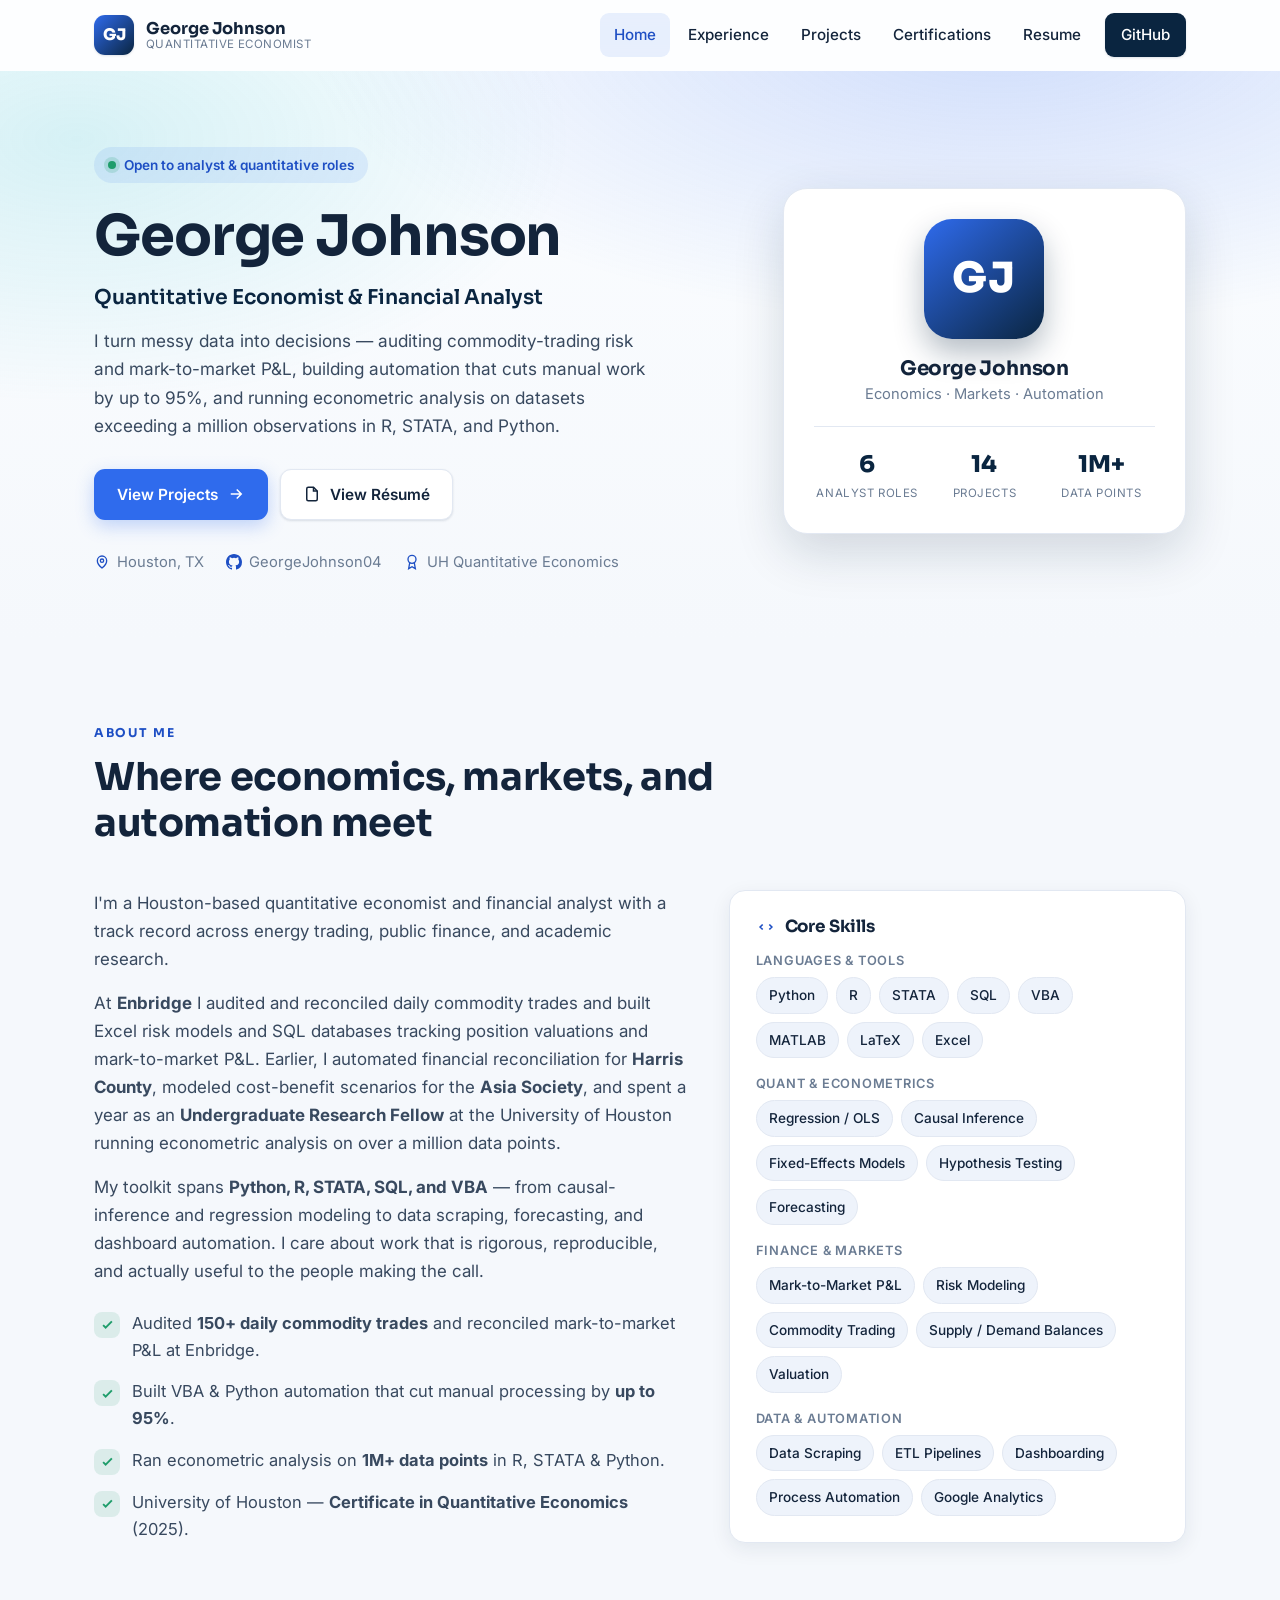
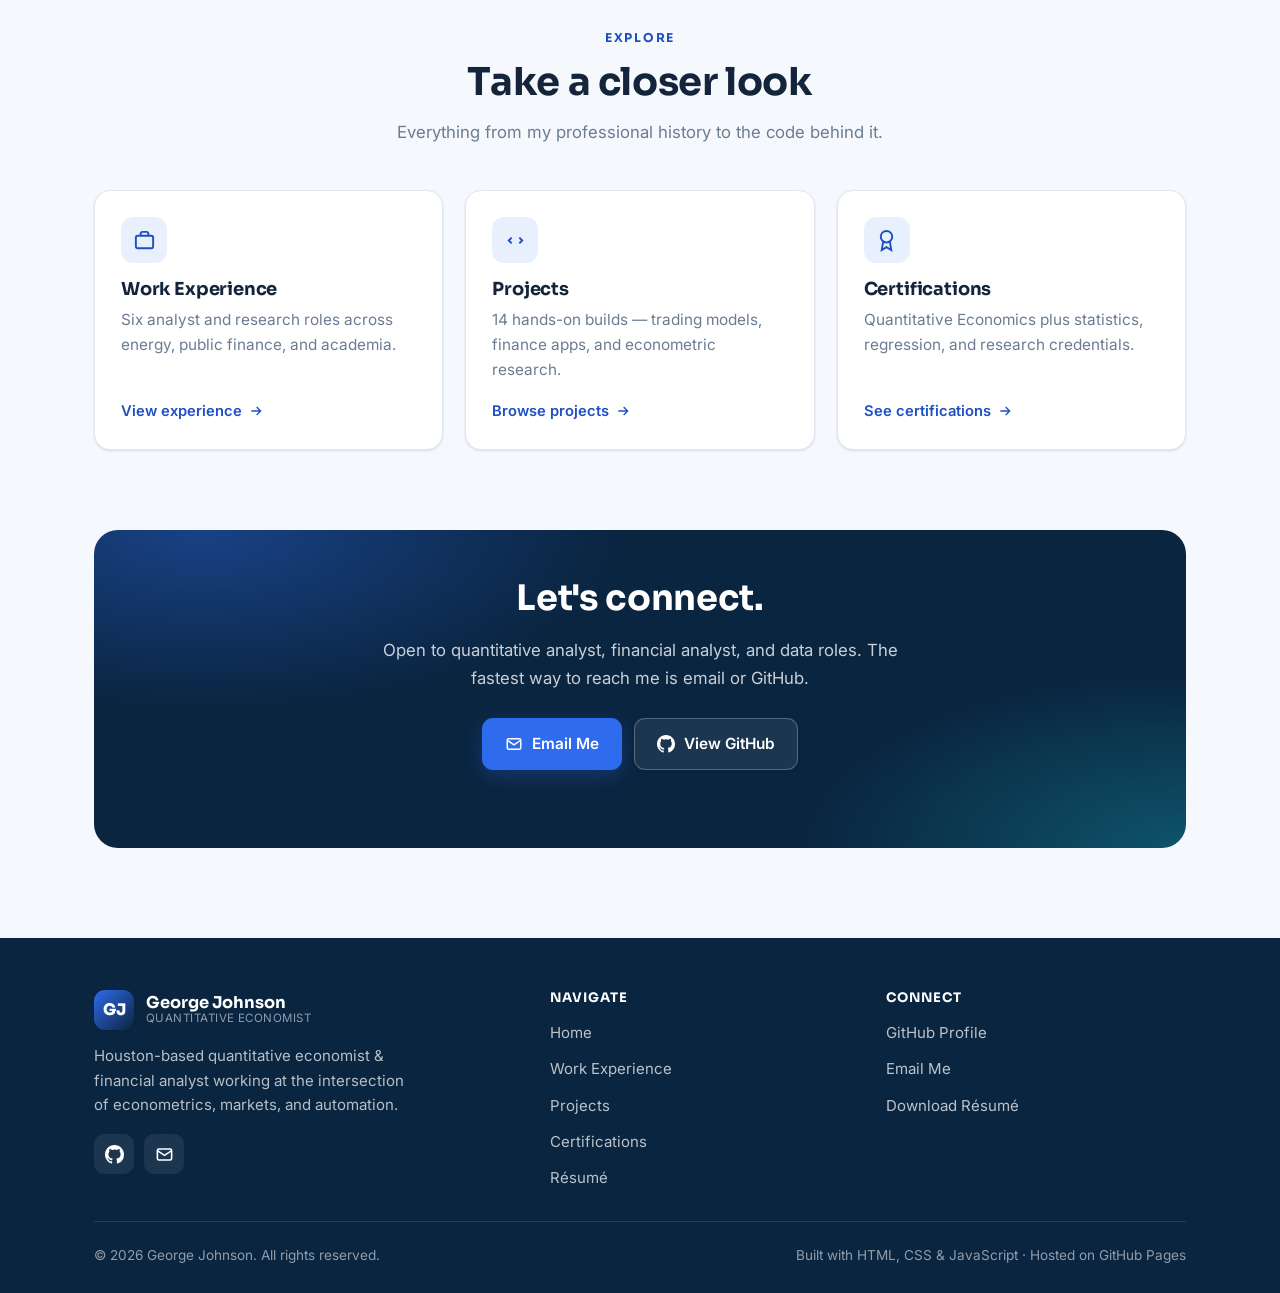
==== index.html @ e607d470 "Add files via upload" ====
<!DOCTYPE html>
<html lang="en">
<head>
  <meta charset="UTF-8" />
  <meta name="viewport" content="width=device-width, initial-scale=1.0" />
  <title>George Johnson — Quantitative Economist &amp; Financial Analyst</title>
  <meta name="description" content="Portfolio of George Johnson, a Houston-based quantitative economist and financial analyst specializing in econometrics, commodity-trading risk, and data automation." />
  <link rel="icon" href="data:image/svg+xml,%3Csvg xmlns='http://www.w3.org/2000/svg' viewBox='0 0 64 64'%3E%3Crect width='64' height='64' rx='14' fill='%230a2540'/%3E%3Ctext x='50%25' y='55%25' font-family='Arial' font-size='30' font-weight='bold' fill='white' text-anchor='middle' dominant-baseline='middle'%3EGJ%3C/text%3E%3C/svg%3E" />
  <link rel="preconnect" href="https://fonts.googleapis.com" />
  <link rel="preconnect" href="https://fonts.gstatic.com" crossorigin />
  <link href="https://fonts.googleapis.com/css2?family=Inter:wght@400;500;600;700&family=Sora:wght@600;700;800&display=swap" rel="stylesheet" />
  <link rel="stylesheet" href="assets/css/style.css" />
</head>
<body>
  <a class="skip-link" href="#main">Skip to content</a>

  <!-- ===== Header ===== -->
  <header class="site-header">
    <div class="container nav">
      <a class="brand" href="index.html" aria-label="George Johnson — home">
        <span class="monogram">GJ</span>
        <span class="brand-text">
          <span class="brand-name">George Johnson</span>
          <span class="brand-role">Quantitative Economist</span>
        </span>
      </a>
      <button class="nav-toggle" aria-label="Toggle menu" aria-controls="nav-links" aria-expanded="false">
        <span></span>
      </button>
      <ul class="nav-links" id="nav-links">
        <li><a href="index.html">Home</a></li>
        <li><a href="experience.html">Experience</a></li>
        <li><a href="projects.html">Projects</a></li>
        <li><a href="certifications.html">Certifications</a></li>
        <li><a href="resume.html">Resume</a></li>
        <li><a class="nav-cta" href="https://github.com/GeorgeJohnson04" target="_blank" rel="noopener">GitHub</a></li>
      </ul>
    </div>
  </header>

  <main id="main">
    <!-- ===== Hero ===== -->
    <section class="hero">
      <div class="container hero-grid">
        <div class="hero-copy">
          <span class="hero-eyebrow"><span class="dot"></span> Open to analyst &amp; quantitative roles</span>
          <h1>George Johnson</h1>
          <p class="tagline">Quantitative Economist &amp; <span class="grad">Financial Analyst</span></p>
          <p class="blurb">
            I turn messy data into decisions — auditing commodity-trading risk and mark-to-market P&amp;L,
            building automation that cuts manual work by up to 95%, and running econometric analysis on
            datasets exceeding a million observations in R, STATA, and Python.
          </p>
          <div class="hero-actions">
            <a class="btn btn-primary" href="projects.html">
              View Projects
              <svg viewBox="0 0 24 24" fill="none" stroke="currentColor" stroke-width="2"><path d="M5 12h14M13 6l6 6-6 6"/></svg>
            </a>
            <a class="btn btn-ghost" href="resume.html">
              <svg viewBox="0 0 24 24" fill="none" stroke="currentColor" stroke-width="2"><path d="M14 3H7a2 2 0 0 0-2 2v14a2 2 0 0 0 2 2h10a2 2 0 0 0 2-2V8z"/><path d="M14 3v5h5"/></svg>
              View Résumé
            </a>
          </div>
          <div class="hero-meta">
            <span>
              <svg viewBox="0 0 24 24" fill="none" stroke="currentColor" stroke-width="2"><path d="M12 21s7-5.5 7-11a7 7 0 1 0-14 0c0 5.5 7 11 7 11Z"/><circle cx="12" cy="10" r="2.5"/></svg>
              Houston, TX
            </span>
            <span>
              <svg viewBox="0 0 16 16" fill="currentColor"><path d="M8 0C3.58 0 0 3.58 0 8c0 3.54 2.29 6.53 5.47 7.59.4.07.55-.17.55-.38 0-.19-.01-.82-.01-1.49-2.01.37-2.53-.49-2.69-.94-.09-.23-.48-.94-.82-1.13-.28-.15-.68-.52-.01-.53.63-.01 1.08.58 1.23.82.72 1.21 1.87.87 2.33.66.07-.52.28-.87.51-1.07-1.78-.2-3.64-.89-3.64-3.95 0-.87.31-1.59.82-2.15-.08-.2-.36-1.02.08-2.12 0 0 .67-.21 2.2.82a7.6 7.6 0 0 1 4 0c1.53-1.03 2.2-.82 2.2-.82.44 1.1.16 1.92.08 2.12.51.56.82 1.27.82 2.15 0 3.07-1.87 3.75-3.65 3.95.29.25.54.73.54 1.48 0 1.07-.01 1.93-.01 2.2 0 .21.15.46.55.38A8.013 8.013 0 0 0 16 8c0-4.42-3.58-8-8-8z"/></svg>
              GeorgeJohnson04
            </span>
            <span>
              <svg viewBox="0 0 24 24" fill="none" stroke="currentColor" stroke-width="2"><circle cx="12" cy="8" r="6"/><path d="M8.5 13.5 7 22l5-3 5 3-1.5-8.5"/></svg>
              UH Quantitative Economics
            </span>
          </div>
        </div>

        <aside class="hero-card reveal" aria-label="At a glance">
          <div class="avatar">GJ</div>
          <h3>George Johnson</h3>
          <p class="role">Economics · Markets · Automation</p>
          <div class="stat-row">
            <div class="stat"><div class="num">6</div><div class="lbl">Analyst Roles</div></div>
            <div class="stat"><div class="num">14</div><div class="lbl">Projects</div></div>
            <div class="stat"><div class="num">1M+</div><div class="lbl">Data Points</div></div>
          </div>
        </aside>
      </div>
    </section>

    <!-- ===== About + Skills ===== -->
    <section class="section" id="about">
      <div class="container">
        <div class="section-head">
          <span class="eyebrow">About Me</span>
          <h2>Where economics, markets, and automation meet</h2>
        </div>
        <div class="about-grid">
          <div class="about-text reveal">
            <p class="lead">
              I'm a Houston-based quantitative economist and financial analyst with a track record across
              energy trading, public finance, and academic research.
            </p>
            <p>
              At <strong>Enbridge</strong> I audited and reconciled daily commodity trades and built Excel
              risk models and SQL databases tracking position valuations and mark-to-market P&amp;L. Earlier,
              I automated financial reconciliation for <strong>Harris County</strong>, modeled cost-benefit
              scenarios for the <strong>Asia Society</strong>, and spent a year as an
              <strong>Undergraduate Research Fellow</strong> at the University of Houston running econometric
              analysis on over a million data points.
            </p>
            <p>
              My toolkit spans <strong>Python, R, STATA, SQL, and VBA</strong> — from causal-inference and
              regression modeling to data scraping, forecasting, and dashboard automation. I care about work
              that is rigorous, reproducible, and actually useful to the people making the call.
            </p>
            <ul class="about-highlights">
              <li>
                <span class="tick"><svg viewBox="0 0 24 24" fill="none" stroke="currentColor" stroke-width="3"><path d="M5 13l4 4L19 7"/></svg></span>
                <span>Audited <strong>150+ daily commodity trades</strong> and reconciled mark-to-market P&amp;L at Enbridge.</span>
              </li>
              <li>
                <span class="tick"><svg viewBox="0 0 24 24" fill="none" stroke="currentColor" stroke-width="3"><path d="M5 13l4 4L19 7"/></svg></span>
                <span>Built VBA &amp; Python automation that cut manual processing by <strong>up to 95%</strong>.</span>
              </li>
              <li>
                <span class="tick"><svg viewBox="0 0 24 24" fill="none" stroke="currentColor" stroke-width="3"><path d="M5 13l4 4L19 7"/></svg></span>
                <span>Ran econometric analysis on <strong>1M+ data points</strong> in R, STATA &amp; Python.</span>
              </li>
              <li>
                <span class="tick"><svg viewBox="0 0 24 24" fill="none" stroke="currentColor" stroke-width="3"><path d="M5 13l4 4L19 7"/></svg></span>
                <span>University of Houston — <strong>Certificate in Quantitative Economics</strong> (2025).</span>
              </li>
            </ul>
          </div>

          <div class="panel reveal" aria-label="Skills">
            <h3>
              <svg width="20" height="20" viewBox="0 0 24 24" fill="none" stroke="var(--accent-ink)" stroke-width="2"><path d="m8 9-3 3 3 3M16 9l3 3-3 3"/></svg>
              Core Skills
            </h3>
            <div class="skill-group">
              <h4>Languages &amp; Tools</h4>
              <div class="chips">
                <span class="chip">Python</span><span class="chip">R</span><span class="chip">STATA</span>
                <span class="chip">SQL</span><span class="chip">VBA</span><span class="chip">MATLAB</span>
                <span class="chip">LaTeX</span><span class="chip">Excel</span>
              </div>
            </div>
            <div class="skill-group">
              <h4>Quant &amp; Econometrics</h4>
              <div class="chips">
                <span class="chip">Regression / OLS</span><span class="chip">Causal Inference</span>
                <span class="chip">Fixed-Effects Models</span><span class="chip">Hypothesis Testing</span>
                <span class="chip">Forecasting</span>
              </div>
            </div>
            <div class="skill-group">
              <h4>Finance &amp; Markets</h4>
              <div class="chips">
                <span class="chip">Mark-to-Market P&amp;L</span><span class="chip">Risk Modeling</span>
                <span class="chip">Commodity Trading</span><span class="chip">Supply / Demand Balances</span>
                <span class="chip">Valuation</span>
              </div>
            </div>
            <div class="skill-group">
              <h4>Data &amp; Automation</h4>
              <div class="chips">
                <span class="chip">Data Scraping</span><span class="chip">ETL Pipelines</span>
                <span class="chip">Dashboarding</span><span class="chip">Process Automation</span>
                <span class="chip">Google Analytics</span>
              </div>
            </div>
          </div>
        </div>
      </div>
    </section>

    <!-- ===== Explore cards ===== -->
    <section class="section" style="padding-top:0;">
      <div class="container">
        <div class="section-head center">
          <span class="eyebrow">Explore</span>
          <h2>Take a closer look</h2>
          <p>Everything from my professional history to the code behind it.</p>
        </div>
        <div class="cards-3">
          <a class="card feature-card reveal" href="experience.html">
            <span class="ic"><svg viewBox="0 0 24 24" fill="none" stroke="currentColor" stroke-width="2"><rect x="3" y="7" width="18" height="13" rx="2"/><path d="M8 7V5a2 2 0 0 1 2-2h4a2 2 0 0 1 2 2v2"/></svg></span>
            <h3>Work Experience</h3>
            <p>Six analyst and research roles across energy, public finance, and academia.</p>
            <span class="go">View experience <svg viewBox="0 0 24 24" fill="none" stroke="currentColor" stroke-width="2"><path d="M5 12h14M13 6l6 6-6 6"/></svg></span>
          </a>
          <a class="card feature-card reveal" href="projects.html">
            <span class="ic"><svg viewBox="0 0 24 24" fill="none" stroke="currentColor" stroke-width="2"><path d="m8 9-3 3 3 3M16 9l3 3-3 3"/></svg></span>
            <h3>Projects</h3>
            <p>14 hands-on builds — trading models, finance apps, and econometric research.</p>
            <span class="go">Browse projects <svg viewBox="0 0 24 24" fill="none" stroke="currentColor" stroke-width="2"><path d="M5 12h14M13 6l6 6-6 6"/></svg></span>
          </a>
          <a class="card feature-card reveal" href="certifications.html">
            <span class="ic"><svg viewBox="0 0 24 24" fill="none" stroke="currentColor" stroke-width="2"><circle cx="12" cy="8" r="6"/><path d="M8.5 13.5 7 22l5-3 5 3-1.5-8.5"/></svg></span>
            <h3>Certifications</h3>
            <p>Quantitative Economics plus statistics, regression, and research credentials.</p>
            <span class="go">See certifications <svg viewBox="0 0 24 24" fill="none" stroke="currentColor" stroke-width="2"><path d="M5 12h14M13 6l6 6-6 6"/></svg></span>
          </a>
        </div>
      </div>
    </section>

    <!-- ===== CTA band ===== -->
    <section class="section" style="padding-top:0;">
      <div class="container">
        <div class="cta-band reveal">
          <h2>Let's connect.</h2>
          <p>Open to quantitative analyst, financial analyst, and data roles. The fastest way to reach me is email or GitHub.</p>
          <div class="hero-actions">
            <a class="btn btn-primary" href="mailto:george.johnson022004@gmail.com">
              <svg viewBox="0 0 24 24" fill="none" stroke="currentColor" stroke-width="2"><rect x="3" y="5" width="18" height="14" rx="2"/><path d="m3 7 9 6 9-6"/></svg>
              Email Me
            </a>
            <a class="btn btn-ghost" href="https://github.com/GeorgeJohnson04" target="_blank" rel="noopener">
              <svg viewBox="0 0 16 16" fill="currentColor"><path d="M8 0C3.58 0 0 3.58 0 8c0 3.54 2.29 6.53 5.47 7.59.4.07.55-.17.55-.38 0-.19-.01-.82-.01-1.49-2.01.37-2.53-.49-2.69-.94-.09-.23-.48-.94-.82-1.13-.28-.15-.68-.52-.01-.53.63-.01 1.08.58 1.23.82.72 1.21 1.87.87 2.33.66.07-.52.28-.87.51-1.07-1.78-.2-3.64-.89-3.64-3.95 0-.87.31-1.59.82-2.15-.08-.2-.36-1.02.08-2.12 0 0 .67-.21 2.2.82a7.6 7.6 0 0 1 4 0c1.53-1.03 2.2-.82 2.2-.82.44 1.1.16 1.92.08 2.12.51.56.82 1.27.82 2.15 0 3.07-1.87 3.75-3.65 3.95.29.25.54.73.54 1.48 0 1.07-.01 1.93-.01 2.2 0 .21.15.46.55.38A8.013 8.013 0 0 0 16 8c0-4.42-3.58-8-8-8z"/></svg>
              View GitHub
            </a>
          </div>
        </div>
      </div>
    </section>
  </main>

  <!-- ===== Footer ===== -->
  <footer class="site-footer">
    <div class="container">
      <div class="footer-grid">
        <div>
          <div class="brand">
            <span class="monogram">GJ</span>
            <span class="brand-text">
              <span class="brand-name">George Johnson</span>
              <span class="brand-role">Quantitative Economist</span>
            </span>
          </div>
          <p class="footer-about">Houston-based quantitative economist &amp; financial analyst working at the intersection of econometrics, markets, and automation.</p>
          <div class="footer-social">
            <a href="https://github.com/GeorgeJohnson04" target="_blank" rel="noopener" aria-label="GitHub">
              <svg viewBox="0 0 16 16" fill="currentColor"><path d="M8 0C3.58 0 0 3.58 0 8c0 3.54 2.29 6.53 5.47 7.59.4.07.55-.17.55-.38 0-.19-.01-.82-.01-1.49-2.01.37-2.53-.49-2.69-.94-.09-.23-.48-.94-.82-1.13-.28-.15-.68-.52-.01-.53.63-.01 1.08.58 1.23.82.72 1.21 1.87.87 2.33.66.07-.52.28-.87.51-1.07-1.78-.2-3.64-.89-3.64-3.95 0-.87.31-1.59.82-2.15-.08-.2-.36-1.02.08-2.12 0 0 .67-.21 2.2.82a7.6 7.6 0 0 1 4 0c1.53-1.03 2.2-.82 2.2-.82.44 1.1.16 1.92.08 2.12.51.56.82 1.27.82 2.15 0 3.07-1.87 3.75-3.65 3.95.29.25.54.73.54 1.48 0 1.07-.01 1.93-.01 2.2 0 .21.15.46.55.38A8.013 8.013 0 0 0 16 8c0-4.42-3.58-8-8-8z"/></svg>
            </a>
            <a href="mailto:george.johnson022004@gmail.com" aria-label="Email">
              <svg viewBox="0 0 24 24" fill="none" stroke="currentColor" stroke-width="2"><rect x="3" y="5" width="18" height="14" rx="2"/><path d="m3 7 9 6 9-6"/></svg>
            </a>
          </div>
        </div>
        <div class="footer-col">
          <h4>Navigate</h4>
          <ul>
            <li><a href="index.html">Home</a></li>
            <li><a href="experience.html">Work Experience</a></li>
            <li><a href="projects.html">Projects</a></li>
            <li><a href="certifications.html">Certifications</a></li>
            <li><a href="resume.html">Résumé</a></li>
          </ul>
        </div>
        <div class="footer-col">
          <h4>Connect</h4>
          <ul>
            <li><a href="https://github.com/GeorgeJohnson04" target="_blank" rel="noopener">GitHub Profile</a></li>
            <li><a href="mailto:george.johnson022004@gmail.com">Email Me</a></li>
            <li><a href="resume.html">Download Résumé</a></li>
          </ul>
        </div>
      </div>
      <div class="footer-bottom">
        <span>&copy; <span id="year">2026</span> George Johnson. All rights reserved.</span>
        <span>Built with HTML, CSS &amp; JavaScript · Hosted on GitHub Pages</span>
      </div>
    </div>
  </footer>

  <script src="assets/js/main.js" defer></script>
</body>
</html>
---- assets/css/style.css ----
/* =========================================================================
   George Johnson — Professional Portfolio
   Single shared stylesheet for all pages
   ========================================================================= */

/* ---------- Design tokens ---------- */
:root {
  --navy:       #0a2540;
  --navy-2:     #0e3057;
  --ink:        #13243b;
  --text:       #38495f;
  --muted:      #6b7c93;
  --accent:     #2f6bed;
  --accent-ink: #1e4fc4;
  --accent-2:   #14b8c4;
  --gold:       #f2a900;
  --bg:         #f5f8fc;
  --surface:    #ffffff;
  --surface-2:  #eef3fb;
  --border:     #e2e8f2;
  --good:       #1f9d6b;

  --radius:     16px;
  --radius-sm:  10px;
  --radius-lg:  24px;
  --shadow-sm:  0 1px 2px rgba(13,36,64,.06), 0 1px 3px rgba(13,36,64,.07);
  --shadow:     0 6px 20px rgba(13,36,64,.08);
  --shadow-lg:  0 18px 50px rgba(13,36,64,.16);
  --ring:       0 0 0 4px rgba(47,107,237,.16);

  --maxw:       1140px;
  --font-body:  "Inter", system-ui, -apple-system, "Segoe UI", Roboto, Arial, sans-serif;
  --font-head:  "Sora", var(--font-body);
}

/* ---------- Reset / base ---------- */
*, *::before, *::after { box-sizing: border-box; }
html { scroll-behavior: smooth; -webkit-text-size-adjust: 100%; }
body {
  margin: 0;
  font-family: var(--font-body);
  color: var(--text);
  background: var(--bg);
  line-height: 1.65;
  font-size: 16.5px;
  -webkit-font-smoothing: antialiased;
  text-rendering: optimizeLegibility;
}
img { max-width: 100%; display: block; }
a { color: var(--accent-ink); text-decoration: none; transition: color .15s ease; }
a:hover { color: var(--accent); }
h1, h2, h3, h4 { font-family: var(--font-head); color: var(--ink); line-height: 1.18; margin: 0 0 .5em; font-weight: 700; letter-spacing: -.01em; }
p { margin: 0 0 1rem; }
ul { margin: 0; padding: 0; }

.container { width: 100%; max-width: var(--maxw); margin: 0 auto; padding: 0 24px; }

/* ---------- Skip link / a11y ---------- */
.skip-link {
  position: absolute; left: -999px; top: 0; z-index: 200;
  background: var(--navy); color: #fff; padding: 10px 16px; border-radius: 0 0 8px 0;
}
.skip-link:focus { left: 0; }
:focus-visible { outline: none; box-shadow: var(--ring); border-radius: 6px; }

/* ---------- Header / nav ---------- */
.site-header {
  position: sticky; top: 0; z-index: 100;
  background: rgba(255,255,255,.82);
  backdrop-filter: saturate(180%) blur(12px);
  -webkit-backdrop-filter: saturate(180%) blur(12px);
  border-bottom: 1px solid transparent;
  transition: border-color .2s ease, box-shadow .2s ease, background .2s ease;
}
.site-header.scrolled { border-color: var(--border); box-shadow: 0 4px 24px rgba(13,36,64,.06); }
.nav { display: flex; align-items: center; justify-content: space-between; height: 70px; }

.brand { display: flex; align-items: center; gap: 12px; }
.brand:hover { color: inherit; }
.brand .monogram {
  width: 40px; height: 40px; border-radius: 11px; flex: none;
  display: grid; place-items: center;
  font-family: var(--font-head); font-weight: 800; font-size: 16px; color: #fff;
  background: linear-gradient(135deg, var(--accent) 0%, var(--navy) 100%);
  box-shadow: var(--shadow-sm);
}
.brand .brand-text { display: flex; flex-direction: column; line-height: 1.1; }
.brand .brand-name { font-family: var(--font-head); font-weight: 700; color: var(--ink); font-size: 1.02rem; }
.brand .brand-role { font-size: .72rem; color: var(--muted); letter-spacing: .04em; text-transform: uppercase; }

.nav-links { display: flex; align-items: center; gap: 4px; list-style: none; }
.nav-links a {
  display: inline-block; padding: 9px 14px; border-radius: 9px;
  color: var(--ink); font-weight: 500; font-size: .95rem;
}
.nav-links a:hover { background: var(--surface-2); color: var(--accent-ink); }
.nav-links a.active { color: var(--accent-ink); background: rgba(47,107,237,.1); }
.nav-cta {
  margin-left: 6px; background: var(--navy) !important; color: #fff !important;
  padding: 9px 16px !important; box-shadow: var(--shadow-sm);
}
.nav-cta:hover { background: var(--navy-2) !important; }

.nav-toggle {
  display: none; width: 44px; height: 44px; border: 1px solid var(--border);
  background: var(--surface); border-radius: 10px; cursor: pointer; padding: 0;
}
.nav-toggle span, .nav-toggle span::before, .nav-toggle span::after {
  content: ""; display: block; width: 20px; height: 2px; background: var(--ink);
  border-radius: 2px; margin: 0 auto; position: relative; transition: transform .25s ease, opacity .2s ease;
}
.nav-toggle span::before { position: absolute; top: -6px; }
.nav-toggle span::after  { position: absolute; top: 6px; }
.nav-toggle[aria-expanded="true"] span { background: transparent; }
.nav-toggle[aria-expanded="true"] span::before { transform: translateY(6px) rotate(45deg); }
.nav-toggle[aria-expanded="true"] span::after  { transform: translateY(-6px) rotate(-45deg); }

/* ---------- Buttons ---------- */
.btn {
  display: inline-flex; align-items: center; gap: 9px; cursor: pointer;
  font-family: var(--font-body); font-weight: 600; font-size: .96rem;
  padding: 12px 22px; border-radius: 11px; border: 1px solid transparent;
  transition: transform .12s ease, box-shadow .2s ease, background .2s ease, border-color .2s ease;
  white-space: nowrap;
}
.btn svg { width: 18px; height: 18px; }
.btn-primary { background: var(--accent); color: #fff; box-shadow: 0 6px 18px rgba(47,107,237,.28); }
.btn-primary:hover { background: var(--accent-ink); color: #fff; transform: translateY(-2px); }
.btn-dark { background: var(--navy); color: #fff; }
.btn-dark:hover { background: var(--navy-2); color: #fff; transform: translateY(-2px); }
.btn-ghost { background: var(--surface); color: var(--ink); border-color: var(--border); box-shadow: var(--shadow-sm); }
.btn-ghost:hover { border-color: var(--accent); color: var(--accent-ink); transform: translateY(-2px); }
.btn-sm { padding: 9px 15px; font-size: .9rem; border-radius: 9px; }

/* ---------- Section scaffolding ---------- */
.section { padding: 80px 0; }
.section-tight { padding: 56px 0; }
.eyebrow {
  display: inline-block; font-family: var(--font-head); font-weight: 700;
  font-size: .76rem; letter-spacing: .14em; text-transform: uppercase;
  color: var(--accent-ink); margin-bottom: 12px;
}
.section-head { max-width: 720px; margin-bottom: 44px; }
.section-head.center { margin-left: auto; margin-right: auto; text-align: center; }
.section-head h2 { font-size: clamp(1.7rem, 3.4vw, 2.4rem); margin-bottom: .35em; }
.section-head p { color: var(--muted); font-size: 1.05rem; margin: 0; }
.lead { font-size: 1.12rem; color: var(--text); }

/* ---------- Page hero band (interior pages) ---------- */
.page-hero {
  background:
    radial-gradient(1100px 380px at 12% -10%, rgba(47,107,237,.16), transparent 60%),
    radial-gradient(900px 360px at 100% 0%, rgba(20,184,196,.12), transparent 55%),
    var(--surface);
  border-bottom: 1px solid var(--border);
  padding: 56px 0 48px;
}
.page-hero .eyebrow { color: var(--accent-ink); }
.page-hero h1 { font-size: clamp(2rem, 4.6vw, 3rem); margin-bottom: .25em; }
.page-hero p { color: var(--muted); font-size: 1.1rem; max-width: 680px; margin: 0; }

/* ---------- Home hero ---------- */
.hero {
  position: relative; overflow: hidden;
  background:
    radial-gradient(1200px 520px at 78% -8%, rgba(47,107,237,.22), transparent 58%),
    radial-gradient(900px 480px at 6% 12%, rgba(20,184,196,.16), transparent 55%),
    linear-gradient(180deg, #fbfdff 0%, var(--bg) 100%);
  padding: 76px 0 64px;
}
.hero-grid {
  display: grid; grid-template-columns: 1.35fr .85fr; gap: 48px; align-items: center;
}
.hero-eyebrow {
  display: inline-flex; align-items: center; gap: 8px;
  background: rgba(47,107,237,.1); color: var(--accent-ink);
  font-weight: 600; font-size: .85rem; padding: 7px 14px; border-radius: 999px;
  margin-bottom: 20px;
}
.hero-eyebrow .dot { width: 8px; height: 8px; border-radius: 50%; background: var(--good); box-shadow: 0 0 0 4px rgba(31,157,107,.18); }
.hero h1 { font-size: clamp(2.3rem, 5.4vw, 3.5rem); letter-spacing: -.02em; margin-bottom: .2em; }
.hero h1 .grad {
  background: linear-gradient(110deg, var(--accent) 10%, var(--accent-2) 90%);
  -webkit-background-clip: text; background-clip: text; -webkit-text-fill-color: transparent;
}
.hero .tagline { font-size: 1.28rem; font-weight: 600; color: var(--navy); font-family: var(--font-head); margin-bottom: .6em; }
.hero .blurb { font-size: 1.08rem; color: var(--text); max-width: 560px; margin-bottom: 28px; }
.hero-actions { display: flex; flex-wrap: wrap; gap: 12px; margin-bottom: 30px; }
.hero-meta { display: flex; flex-wrap: wrap; gap: 22px; color: var(--muted); font-size: .92rem; }
.hero-meta span { display: inline-flex; align-items: center; gap: 7px; }
.hero-meta svg { width: 16px; height: 16px; color: var(--accent-ink); }

/* Hero visual / avatar card */
.hero-card {
  position: relative; background: var(--surface); border: 1px solid var(--border);
  border-radius: var(--radius-lg); padding: 30px; box-shadow: var(--shadow-lg);
}
.hero-card .avatar {
  width: 120px; height: 120px; border-radius: 28px; margin: 0 auto 18px;
  display: grid; place-items: center; color: #fff; font-family: var(--font-head);
  font-weight: 800; font-size: 2.6rem; letter-spacing: .02em;
  background: linear-gradient(140deg, var(--accent) 0%, var(--navy) 100%);
  box-shadow: 0 14px 30px rgba(10,37,64,.3);
}
.hero-card h3 { text-align: center; margin-bottom: 2px; font-size: 1.25rem; }
.hero-card .role { text-align: center; color: var(--muted); font-size: .92rem; margin-bottom: 20px; }
.stat-row { display: grid; grid-template-columns: repeat(3, 1fr); gap: 10px; border-top: 1px solid var(--border); padding-top: 18px; }
.stat { text-align: center; }
.stat .num { font-family: var(--font-head); font-weight: 800; font-size: 1.45rem; color: var(--navy); }
.stat .lbl { font-size: .72rem; color: var(--muted); text-transform: uppercase; letter-spacing: .05em; }

/* ---------- Generic card ---------- */
.card {
  background: var(--surface); border: 1px solid var(--border);
  border-radius: var(--radius); box-shadow: var(--shadow-sm);
  transition: transform .18s ease, box-shadow .18s ease, border-color .18s ease;
}

/* ---------- About / skills ---------- */
.about-grid { display: grid; grid-template-columns: 1.3fr 1fr; gap: 40px; align-items: start; }
.about-text p { font-size: 1.06rem; }
.about-highlights { list-style: none; display: grid; gap: 14px; margin-top: 24px; }
.about-highlights li { display: flex; gap: 12px; align-items: flex-start; }
.about-highlights .tick {
  flex: none; width: 26px; height: 26px; border-radius: 8px; display: grid; place-items: center;
  background: rgba(31,157,107,.12); color: var(--good); margin-top: 2px;
}
.about-highlights .tick svg { width: 15px; height: 15px; }

.panel {
  background: var(--surface); border: 1px solid var(--border); border-radius: var(--radius);
  box-shadow: var(--shadow); padding: 26px;
}
.panel h3 { font-size: 1.05rem; margin-bottom: 16px; display: flex; align-items: center; gap: 9px; }
.skill-group + .skill-group { margin-top: 18px; }
.skill-group h4 { font-family: var(--font-body); font-weight: 600; font-size: .8rem; color: var(--muted); text-transform: uppercase; letter-spacing: .06em; margin-bottom: 9px; }
.chips { display: flex; flex-wrap: wrap; gap: 8px; }
.chip {
  background: var(--surface-2); border: 1px solid var(--border); color: var(--ink);
  font-size: .85rem; font-weight: 500; padding: 6px 12px; border-radius: 999px;
}
.chip:hover { border-color: var(--accent); color: var(--accent-ink); }

/* ---------- Featured / quick-link cards ---------- */
.cards-3 { display: grid; grid-template-columns: repeat(3, 1fr); gap: 22px; }
.feature-card { padding: 26px; display: flex; flex-direction: column; }
.feature-card:hover { transform: translateY(-4px); box-shadow: var(--shadow); border-color: #d4ddec; }
.feature-card .ic {
  width: 46px; height: 46px; border-radius: 12px; display: grid; place-items: center; margin-bottom: 16px;
  background: rgba(47,107,237,.1); color: var(--accent-ink);
}
.feature-card .ic svg { width: 23px; height: 23px; }
.feature-card h3 { font-size: 1.12rem; margin-bottom: 6px; }
.feature-card p { color: var(--muted); font-size: .96rem; margin-bottom: 16px; }
.feature-card .go { margin-top: auto; font-weight: 600; font-size: .92rem; display: inline-flex; align-items: center; gap: 6px; }
.feature-card .go svg { width: 16px; height: 16px; transition: transform .15s ease; }
.feature-card:hover .go svg { transform: translateX(3px); }

/* ---------- Timeline (experience) ---------- */
.timeline { position: relative; margin-top: 10px; }
.timeline::before {
  content: ""; position: absolute; left: 27px; top: 8px; bottom: 8px; width: 2px;
  background: linear-gradient(var(--border), var(--border));
}
.tl-item { position: relative; padding-left: 76px; padding-bottom: 34px; }
.tl-item:last-child { padding-bottom: 0; }
.tl-logo {
  position: absolute; left: 0; top: 0; width: 56px; height: 56px; border-radius: 14px;
  background: var(--surface); border: 1px solid var(--border); box-shadow: var(--shadow-sm);
  display: grid; place-items: center; overflow: hidden; z-index: 1;
}
.tl-logo img { width: 100%; height: 100%; object-fit: contain; padding: 7px; }
.tl-logo .mono { font-family: var(--font-head); font-weight: 800; font-size: 1.05rem; color: #fff; width: 100%; height: 100%; display: grid; place-items: center; }
.exp-card { padding: 22px 24px; }
.exp-card:hover { box-shadow: var(--shadow); border-color: #d4ddec; }
.exp-top { display: flex; flex-wrap: wrap; justify-content: space-between; gap: 6px 18px; align-items: baseline; }
.exp-role { font-family: var(--font-head); font-weight: 700; font-size: 1.16rem; color: var(--ink); }
.exp-co { color: var(--accent-ink); font-weight: 600; }
.exp-dates {
  font-size: .82rem; font-weight: 600; color: var(--muted); white-space: nowrap;
  background: var(--surface-2); border: 1px solid var(--border); padding: 4px 11px; border-radius: 999px;
}
.exp-loc { font-size: .88rem; color: var(--muted); margin: 4px 0 14px; display: inline-flex; align-items: center; gap: 6px; }
.exp-loc svg { width: 14px; height: 14px; }
.exp-card ul { list-style: none; display: grid; gap: 9px; }
.exp-card li { position: relative; padding-left: 22px; font-size: .98rem; color: var(--text); }
.exp-card li::before {
  content: ""; position: absolute; left: 2px; top: 10px; width: 7px; height: 7px;
  border-radius: 50%; background: var(--accent); opacity: .65;
}
.badge-current {
  display: inline-flex; align-items: center; gap: 6px; font-size: .72rem; font-weight: 700;
  text-transform: uppercase; letter-spacing: .05em; color: var(--good);
  background: rgba(31,157,107,.12); padding: 3px 9px; border-radius: 999px; margin-left: 8px;
}

.exp-samples { display: flex; flex-wrap: wrap; gap: 8px; margin-top: 16px; padding-top: 14px; border-top: 1px dashed var(--border); }
.exp-samples .btn { font-size: .82rem; padding: 7px 13px; }
.exp-samples .btn svg { width: 15px; height: 15px; }
.exp-samples .samples-label { width: 100%; font-size: .72rem; font-weight: 600; text-transform: uppercase; letter-spacing: .06em; color: var(--muted); margin-bottom: 2px; }

/* ---------- Projects ---------- */
.filter-bar { display: flex; flex-wrap: wrap; gap: 10px; margin-bottom: 34px; }
.filter-btn {
  font-family: var(--font-body); font-weight: 600; font-size: .9rem; cursor: pointer;
  padding: 9px 16px; border-radius: 999px; border: 1px solid var(--border);
  background: var(--surface); color: var(--ink); transition: all .15s ease;
}
.filter-btn:hover { border-color: var(--accent); color: var(--accent-ink); }
.filter-btn.active { background: var(--navy); border-color: var(--navy); color: #fff; }
.filter-btn .count { opacity: .55; font-weight: 600; margin-left: 4px; }

.project-grid { display: grid; grid-template-columns: repeat(3, 1fr); gap: 24px; }
.project-card { overflow: hidden; display: flex; flex-direction: column; }
.project-card.hide { display: none; }
.project-card:hover { transform: translateY(-5px); box-shadow: var(--shadow-lg); border-color: #d2dcec; }
.thumb { position: relative; aspect-ratio: 16 / 10; background: var(--surface-2); overflow: hidden; border-bottom: 1px solid var(--border); }
.thumb img { width: 100%; height: 100%; object-fit: cover; object-position: top center; transition: transform .4s ease; }
.project-card:hover .thumb img { transform: scale(1.04); }
.thumb-ph { width: 100%; height: 100%; display: grid; place-items: center; color: #fff; position: relative; }
.thumb-ph .ph-mono { font-family: var(--font-head); font-weight: 800; font-size: 2.6rem; opacity: .92; letter-spacing: .03em; }
.thumb-ph .ph-tag { position: absolute; bottom: 12px; left: 14px; font-size: .72rem; font-weight: 600; text-transform: uppercase; letter-spacing: .06em; opacity: .85; }
.thumb .cat-tag {
  position: absolute; top: 12px; left: 12px; z-index: 2; font-size: .7rem; font-weight: 700;
  text-transform: uppercase; letter-spacing: .05em; color: #fff; background: rgba(10,37,64,.78);
  backdrop-filter: blur(4px); padding: 5px 10px; border-radius: 999px;
}
.project-body { padding: 20px 22px 22px; display: flex; flex-direction: column; flex: 1; }
.project-body h3 { font-size: 1.12rem; margin-bottom: 8px; }
.project-body p { color: var(--muted); font-size: .94rem; margin-bottom: 14px; }
.project-tags { display: flex; flex-wrap: wrap; gap: 6px; margin-bottom: 18px; }
.project-tags .t { font-size: .74rem; font-weight: 600; color: var(--accent-ink); background: rgba(47,107,237,.08); padding: 4px 9px; border-radius: 6px; }
.project-actions { margin-top: auto; display: flex; gap: 10px; align-items: center; }
.note-link { font-size: .86rem; color: var(--muted); display: inline-flex; align-items: center; gap: 6px; }

/* ---------- Certifications ---------- */
.cert-featured {
  display: grid; grid-template-columns: auto 1fr auto; gap: 26px; align-items: center;
  padding: 30px 32px; margin-bottom: 40px;
  background:
    radial-gradient(600px 200px at 100% 0%, rgba(47,107,237,.1), transparent 60%),
    var(--surface);
  border: 1px solid var(--border); border-left: 4px solid var(--accent);
  border-radius: var(--radius); box-shadow: var(--shadow);
}
.cert-seal {
  width: 76px; height: 76px; border-radius: 50%; display: grid; place-items: center; color: #fff;
  background: linear-gradient(140deg, var(--accent), var(--navy)); box-shadow: 0 10px 24px rgba(10,37,64,.25);
}
.cert-seal svg { width: 36px; height: 36px; }
.cert-featured h3 { font-size: 1.3rem; margin-bottom: 4px; }
.cert-featured .issuer { color: var(--accent-ink); font-weight: 600; margin-bottom: 10px; }
.cert-dates { display: flex; flex-wrap: wrap; gap: 10px 20px; font-size: .9rem; color: var(--muted); }
.cert-dates b { color: var(--ink); font-weight: 600; }
.pill-noexp { display: inline-flex; align-items: center; gap: 6px; background: rgba(31,157,107,.12); color: var(--good); font-weight: 600; font-size: .8rem; padding: 5px 12px; border-radius: 999px; }

.cert-group { margin-top: 44px; }
.cert-group > h3 { font-size: 1.15rem; margin-bottom: 4px; display: flex; align-items: center; gap: 10px; }
.cert-group .grp-sub { color: var(--muted); font-size: .92rem; margin-bottom: 20px; }
.cert-grid { display: grid; grid-template-columns: repeat(2, 1fr); gap: 18px; }
.cert-card { padding: 20px 22px; display: flex; gap: 16px; align-items: flex-start; }
.cert-card:hover { box-shadow: var(--shadow); border-color: #d4ddec; }
.cert-ic {
  flex: none; width: 44px; height: 44px; border-radius: 11px; display: grid; place-items: center;
  font-family: var(--font-head); font-weight: 800; font-size: .82rem; color: #fff;
}
.cert-ic.datacamp { background: linear-gradient(140deg, #03ef62, #05192d); color: #05192d; }
.cert-ic.citi { background: linear-gradient(140deg, #4a7fb5, #1c3c5e); }
.cert-ic.anthropic { background: linear-gradient(140deg, #d97757, #b35a3c); }
.cert-card .cc-body { flex: 1; min-width: 0; }
.cert-card h4 { font-family: var(--font-head); font-size: 1.02rem; margin-bottom: 3px; color: var(--ink); }
.cert-card .cc-issuer { font-size: .85rem; color: var(--accent-ink); font-weight: 600; margin-bottom: 8px; }
.cert-card .cc-meta { font-size: .82rem; color: var(--muted); display: flex; flex-wrap: wrap; gap: 4px 14px; }
.cert-card .cc-meta .sep { color: var(--border); }
.cert-card .view { font-size: .82rem; font-weight: 600; margin-top: 10px; display: inline-flex; align-items: center; gap: 5px; }
.cert-card .view svg { width: 14px; height: 14px; }

/* ---------- Resume page ---------- */
.resume-toolbar {
  display: flex; flex-wrap: wrap; gap: 12px; align-items: center; justify-content: space-between;
  margin-bottom: 22px;
}
.resume-toolbar .rt-actions { display: flex; gap: 10px; flex-wrap: wrap; }
.resume-frame {
  width: 100%; height: 1080px; border: 1px solid var(--border); border-radius: var(--radius);
  background: var(--surface); box-shadow: var(--shadow); overflow: hidden;
}
.resume-frame object, .resume-frame iframe { width: 100%; height: 100%; border: 0; }

/* HTML resume fallback (also a real, printable resume) */
.resume-doc {
  background: #fff; color: #1f2d3d; max-width: 860px; margin: 0 auto; padding: 54px 60px;
  font-size: 14.5px; line-height: 1.6;
}
.resume-doc .r-head { border-bottom: 2px solid var(--navy); padding-bottom: 18px; margin-bottom: 22px; }
.resume-doc .r-name { font-family: var(--font-head); font-size: 2rem; color: var(--navy); margin: 0 0 4px; letter-spacing: -.01em; }
.resume-doc .r-title { font-weight: 600; color: var(--accent-ink); margin-bottom: 10px; }
.resume-doc .r-contact { display: flex; flex-wrap: wrap; gap: 6px 18px; font-size: .85rem; color: var(--muted); }
.resume-doc .r-contact a { color: var(--muted); }
.resume-doc h3.r-sec {
  font-family: var(--font-head); font-size: .9rem; text-transform: uppercase; letter-spacing: .1em;
  color: var(--navy); border-bottom: 1px solid var(--border); padding-bottom: 6px; margin: 26px 0 14px;
}
.resume-doc .r-job { margin-bottom: 16px; }
.resume-doc .r-job-top { display: flex; justify-content: space-between; gap: 12px; flex-wrap: wrap; }
.resume-doc .r-job-role { font-weight: 700; color: var(--ink); }
.resume-doc .r-job-co { color: var(--accent-ink); font-weight: 600; }
.resume-doc .r-job-meta { font-size: .82rem; color: var(--muted); white-space: nowrap; }
.resume-doc .r-job ul { margin: 6px 0 0; padding-left: 18px; }
.resume-doc .r-job li { margin-bottom: 3px; }
.resume-doc .r-skills { display: grid; grid-template-columns: 140px 1fr; gap: 6px 16px; font-size: .9rem; }
.resume-doc .r-skills dt { font-weight: 700; color: var(--ink); }
.resume-doc .r-skills dd { margin: 0; color: var(--text); }
.resume-note {
  background: rgba(47,107,237,.06); border: 1px dashed rgba(47,107,237,.4); border-radius: var(--radius-sm);
  padding: 14px 18px; font-size: .9rem; color: var(--accent-ink); margin-bottom: 22px;
}

/* ---------- CTA band ---------- */
.cta-band {
  background:
    radial-gradient(700px 300px at 10% 0%, rgba(47,107,237,.4), transparent 60%),
    radial-gradient(700px 320px at 100% 100%, rgba(20,184,196,.32), transparent 55%),
    var(--navy);
  color: #fff; border-radius: var(--radius-lg); padding: 48px; text-align: center;
}
.cta-band h2 { color: #fff; font-size: clamp(1.6rem, 3.4vw, 2.2rem); }
.cta-band p { color: rgba(255,255,255,.78); max-width: 560px; margin: 0 auto 26px; font-size: 1.05rem; }
.cta-band .hero-actions { justify-content: center; }
.cta-band .btn-ghost { background: rgba(255,255,255,.08); border-color: rgba(255,255,255,.25); color: #fff; }
.cta-band .btn-ghost:hover { background: rgba(255,255,255,.16); color: #fff; }

/* ---------- Footer ---------- */
.site-footer { background: var(--navy); color: rgba(255,255,255,.7); padding: 52px 0 26px; margin-top: 10px; }
.footer-grid { display: grid; grid-template-columns: 1.4fr 1fr 1fr; gap: 36px; padding-bottom: 30px; border-bottom: 1px solid rgba(255,255,255,.12); }
.site-footer .brand-name { color: #fff; }
.site-footer .brand-role { color: rgba(255,255,255,.55); }
.footer-about { max-width: 320px; font-size: .94rem; margin-top: 14px; }
.footer-col h4 { color: #fff; font-size: .82rem; text-transform: uppercase; letter-spacing: .08em; margin-bottom: 14px; }
.footer-col ul { list-style: none; display: grid; gap: 9px; }
.footer-col a { color: rgba(255,255,255,.72); font-size: .94rem; }
.footer-col a:hover { color: #fff; }
.footer-social { display: flex; gap: 10px; margin-top: 16px; }
.footer-social a {
  width: 40px; height: 40px; border-radius: 10px; display: grid; place-items: center;
  background: rgba(255,255,255,.08); color: #fff; transition: background .2s ease, transform .15s ease;
}
.footer-social a:hover { background: var(--accent); transform: translateY(-2px); }
.footer-social svg { width: 19px; height: 19px; }
.footer-bottom { display: flex; flex-wrap: wrap; justify-content: space-between; gap: 10px; padding-top: 22px; font-size: .85rem; color: rgba(255,255,255,.55); }

/* ---------- Reveal animation ---------- */
.reveal { opacity: 0; transform: translateY(18px); transition: opacity .6s ease, transform .6s ease; }
.reveal.is-visible { opacity: 1; transform: none; }
@media (prefers-reduced-motion: reduce) {
  .reveal { opacity: 1; transform: none; transition: none; }
  html { scroll-behavior: auto; }
}

/* ---------- Responsive ---------- */
@media (max-width: 960px) {
  .hero-grid { grid-template-columns: 1fr; gap: 36px; }
  .hero-card { max-width: 420px; }
  .about-grid { grid-template-columns: 1fr; gap: 28px; }
  .cards-3 { grid-template-columns: 1fr 1fr; }
  .project-grid { grid-template-columns: repeat(2, 1fr); }
  .footer-grid { grid-template-columns: 1fr 1fr; }
}
@media (max-width: 820px) {
  .nav-toggle { display: inline-grid; place-items: center; }
  .nav-links {
    position: fixed; inset: 70px 0 auto 0; flex-direction: column; align-items: stretch; gap: 2px;
    background: var(--surface); border-bottom: 1px solid var(--border); box-shadow: var(--shadow-lg);
    padding: 14px 20px 22px; transform: translateY(-130%); transition: transform .28s ease; max-height: calc(100vh - 70px); overflow: auto;
  }
  .nav-links.open { transform: translateY(0); }
  .nav-links a { padding: 13px 14px; font-size: 1rem; border-radius: 10px; }
  .nav-cta { margin-left: 0 !important; margin-top: 6px; text-align: center; }
}
@media (max-width: 680px) {
  .section { padding: 56px 0; }
  .cards-3 { grid-template-columns: 1fr; }
  .project-grid { grid-template-columns: 1fr; }
  .cert-grid { grid-template-columns: 1fr; }
  .footer-grid { grid-template-columns: 1fr; gap: 26px; }
  .cert-featured { grid-template-columns: 1fr; text-align: left; gap: 16px; }
  .cert-featured .pill-noexp { justify-self: start; }
  .exp-dates { white-space: normal; }
  .resume-doc { padding: 32px 24px; }
  .resume-frame { height: 70vh; }
  .cta-band { padding: 34px 22px; }
  .hero-meta { gap: 10px 18px; }
}
@media (max-width: 420px) {
  .brand .brand-role { display: none; }
  .stat-row { gap: 4px; }
  .stat .num { font-size: 1.2rem; }
}

/* ---------- Print (resume) ---------- */
@media print {
  .site-header, .site-footer, .resume-toolbar, .resume-note, .nav-toggle, .cta-band { display: none !important; }
  body { background: #fff; }
  .resume-doc { box-shadow: none; max-width: none; padding: 0; }
  .section { padding: 0; }
}
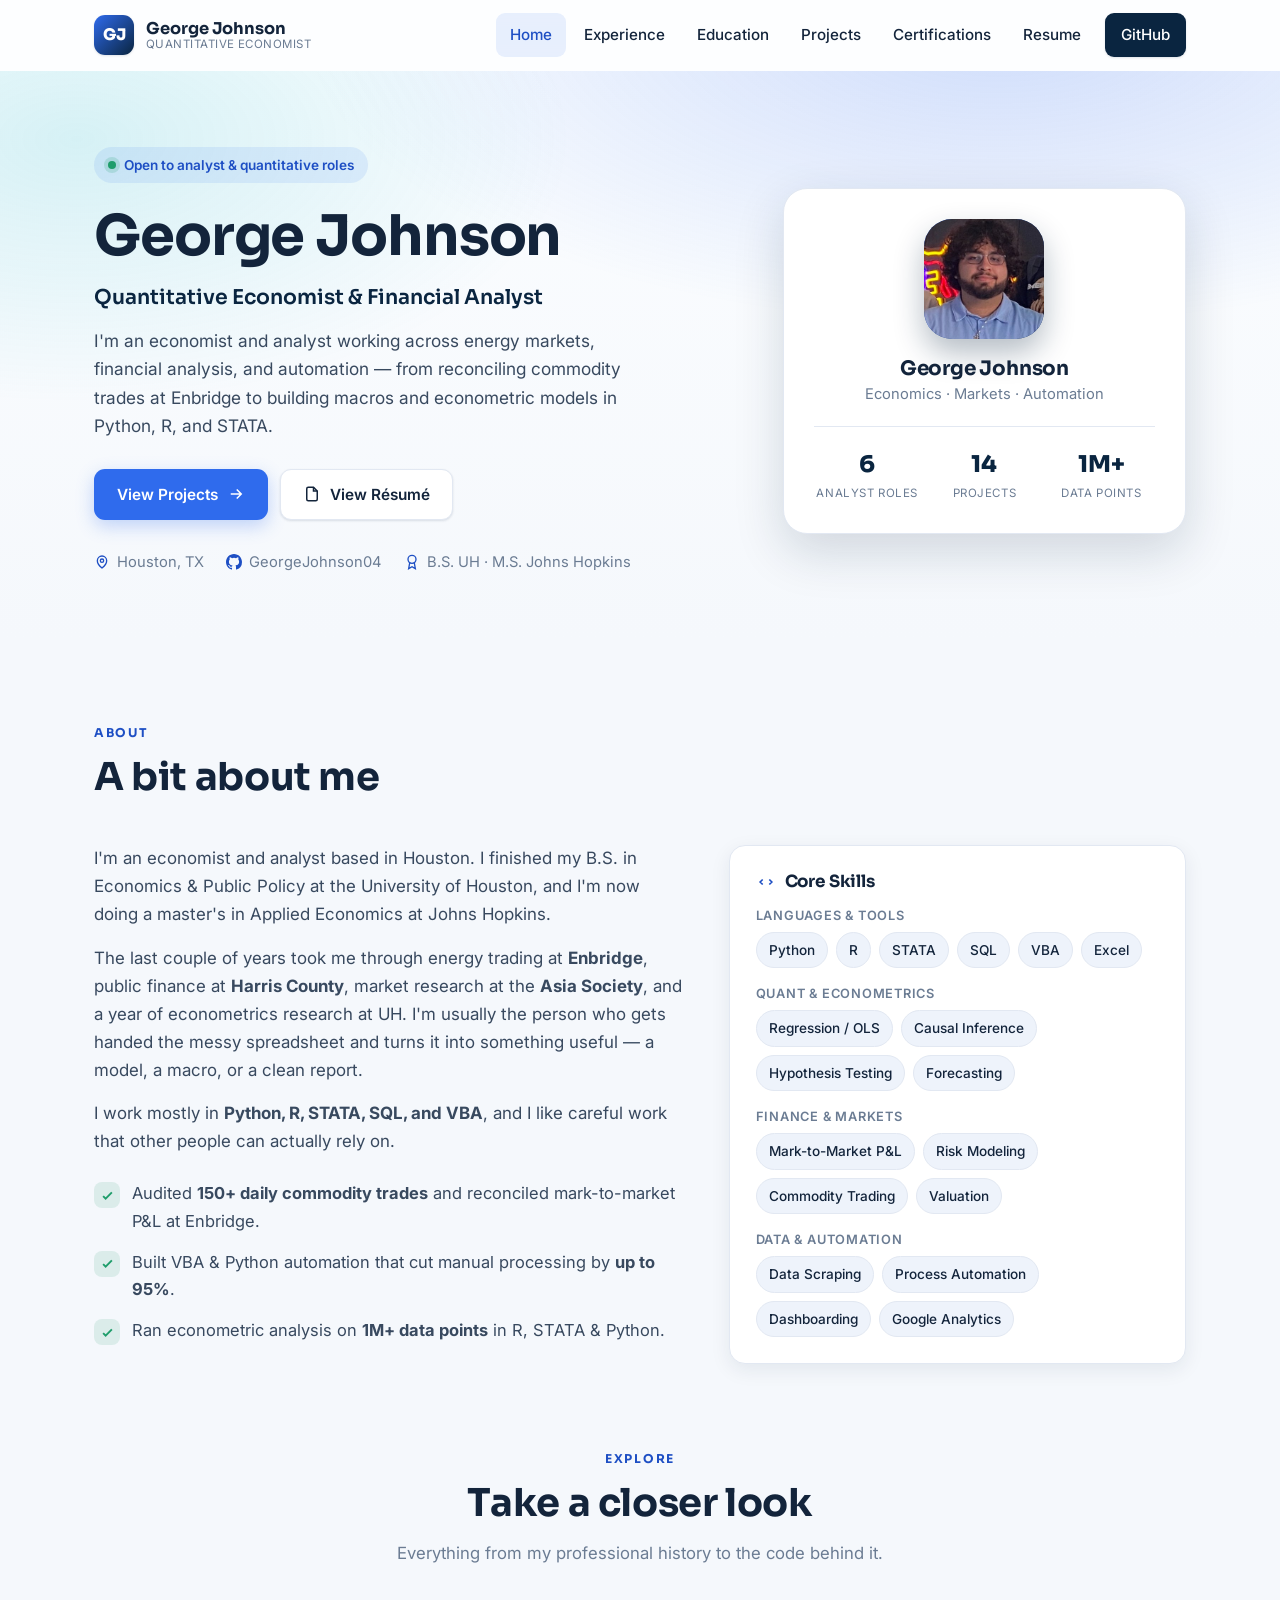
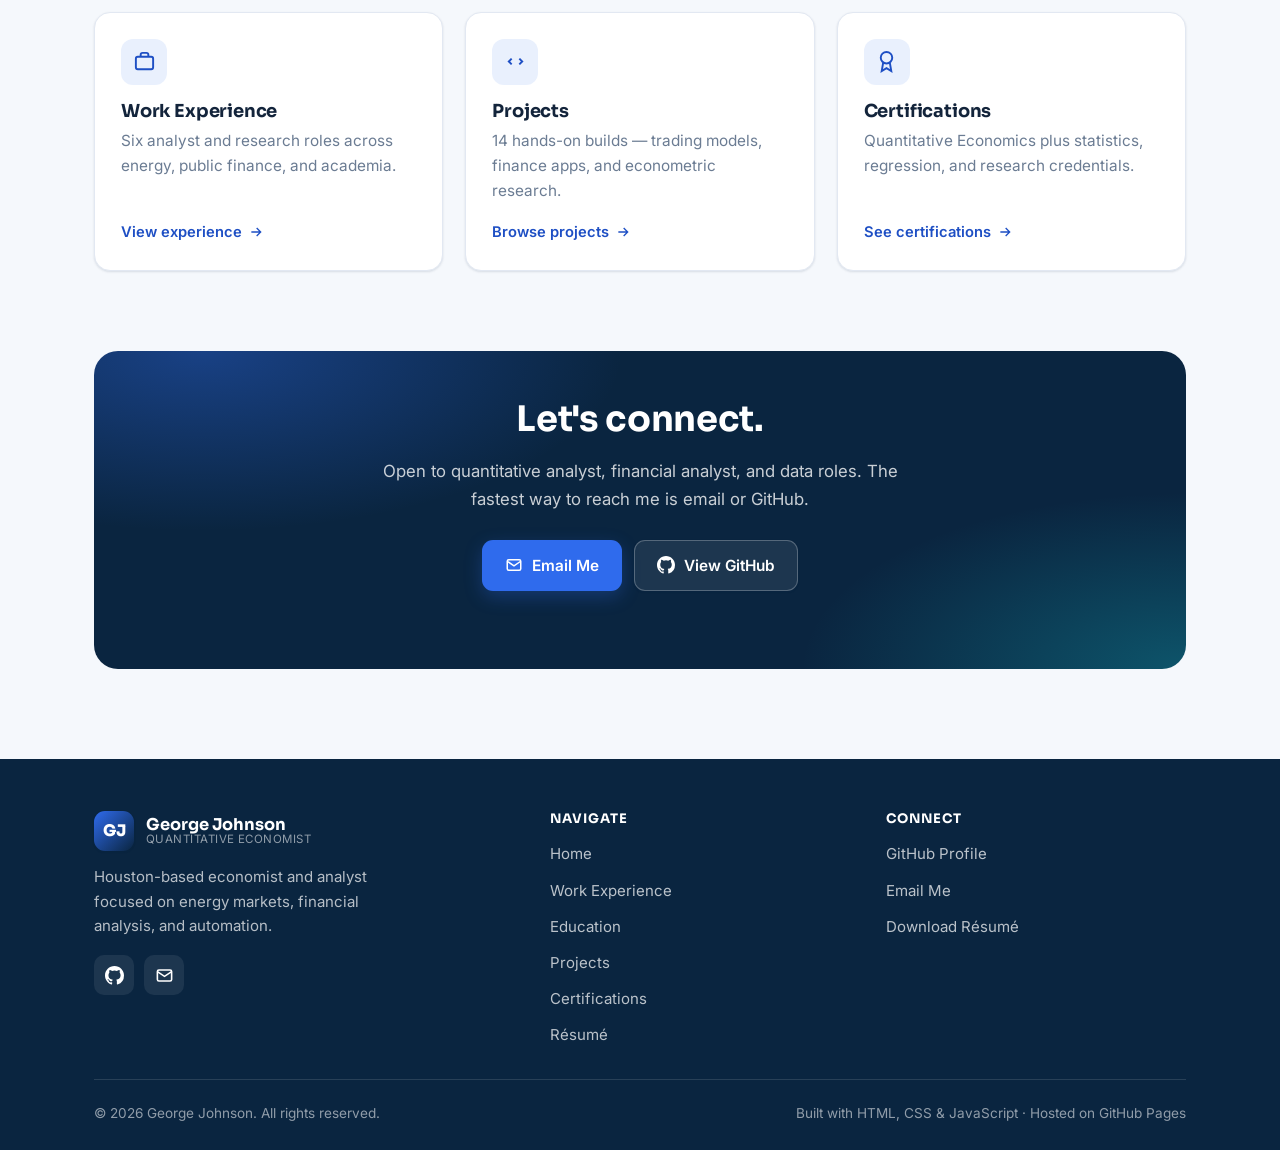
==== commit 8b2ac809: "Add Education page and profile photo; refresh copy and company logos - New Education tab: M.S. Appli" ====
--- a/index.html
+++ b/index.html
@@ -30,6 +30,7 @@
       <ul class="nav-links" id="nav-links">
         <li><a href="index.html">Home</a></li>
         <li><a href="experience.html">Experience</a></li>
+        <li><a href="education.html">Education</a></li>
         <li><a href="projects.html">Projects</a></li>
         <li><a href="certifications.html">Certifications</a></li>
         <li><a href="resume.html">Resume</a></li>
@@ -47,9 +48,9 @@
           <h1>George Johnson</h1>
           <p class="tagline">Quantitative Economist &amp; <span class="grad">Financial Analyst</span></p>
           <p class="blurb">
-            I turn messy data into decisions — auditing commodity-trading risk and mark-to-market P&amp;L,
-            building automation that cuts manual work by up to 95%, and running econometric analysis on
-            datasets exceeding a million observations in R, STATA, and Python.
+            I'm an economist and analyst working across energy markets, financial analysis, and automation —
+            from reconciling commodity trades at Enbridge to building macros and econometric models in
+            Python, R, and STATA.
           </p>
           <div class="hero-actions">
             <a class="btn btn-primary" href="projects.html">
@@ -72,13 +73,13 @@
             </span>
             <span>
               <svg viewBox="0 0 24 24" fill="none" stroke="currentColor" stroke-width="2"><circle cx="12" cy="8" r="6"/><path d="M8.5 13.5 7 22l5-3 5 3-1.5-8.5"/></svg>
-              UH Quantitative Economics
+              B.S. UH · M.S. Johns Hopkins
             </span>
           </div>
         </div>
 
         <aside class="hero-card reveal" aria-label="At a glance">
-          <div class="avatar">GJ</div>
+          <div class="avatar"><img src="assets/img/profile.jpg" alt="George Johnson" /></div>
           <h3>George Johnson</h3>
           <p class="role">Economics · Markets · Automation</p>
           <div class="stat-row">
@@ -94,27 +95,24 @@
     <section class="section" id="about">
       <div class="container">
         <div class="section-head">
-          <span class="eyebrow">About Me</span>
-          <h2>Where economics, markets, and automation meet</h2>
+          <span class="eyebrow">About</span>
+          <h2>A bit about me</h2>
         </div>
         <div class="about-grid">
           <div class="about-text reveal">
             <p class="lead">
-              I'm a Houston-based quantitative economist and financial analyst with a track record across
-              energy trading, public finance, and academic research.
+              I'm an economist and analyst based in Houston. I finished my B.S. in Economics &amp; Public Policy
+              at the University of Houston, and I'm now doing a master's in Applied Economics at Johns Hopkins.
             </p>
             <p>
-              At <strong>Enbridge</strong> I audited and reconciled daily commodity trades and built Excel
-              risk models and SQL databases tracking position valuations and mark-to-market P&amp;L. Earlier,
-              I automated financial reconciliation for <strong>Harris County</strong>, modeled cost-benefit
-              scenarios for the <strong>Asia Society</strong>, and spent a year as an
-              <strong>Undergraduate Research Fellow</strong> at the University of Houston running econometric
-              analysis on over a million data points.
+              The last couple of years took me through energy trading at <strong>Enbridge</strong>, public
+              finance at <strong>Harris County</strong>, market research at the <strong>Asia Society</strong>,
+              and a year of econometrics research at UH. I'm usually the person who gets handed the messy
+              spreadsheet and turns it into something useful — a model, a macro, or a clean report.
             </p>
             <p>
-              My toolkit spans <strong>Python, R, STATA, SQL, and VBA</strong> — from causal-inference and
-              regression modeling to data scraping, forecasting, and dashboard automation. I care about work
-              that is rigorous, reproducible, and actually useful to the people making the call.
+              I work mostly in <strong>Python, R, STATA, SQL, and VBA</strong>, and I like careful work that
+              other people can actually rely on.
             </p>
             <ul class="about-highlights">
               <li>
@@ -129,10 +127,6 @@
                 <span class="tick"><svg viewBox="0 0 24 24" fill="none" stroke="currentColor" stroke-width="3"><path d="M5 13l4 4L19 7"/></svg></span>
                 <span>Ran econometric analysis on <strong>1M+ data points</strong> in R, STATA &amp; Python.</span>
               </li>
-              <li>
-                <span class="tick"><svg viewBox="0 0 24 24" fill="none" stroke="currentColor" stroke-width="3"><path d="M5 13l4 4L19 7"/></svg></span>
-                <span>University of Houston — <strong>Certificate in Quantitative Economics</strong> (2025).</span>
-              </li>
             </ul>
           </div>
 
@@ -145,32 +139,28 @@
               <h4>Languages &amp; Tools</h4>
               <div class="chips">
                 <span class="chip">Python</span><span class="chip">R</span><span class="chip">STATA</span>
-                <span class="chip">SQL</span><span class="chip">VBA</span><span class="chip">MATLAB</span>
-                <span class="chip">LaTeX</span><span class="chip">Excel</span>
+                <span class="chip">SQL</span><span class="chip">VBA</span><span class="chip">Excel</span>
               </div>
             </div>
             <div class="skill-group">
               <h4>Quant &amp; Econometrics</h4>
               <div class="chips">
                 <span class="chip">Regression / OLS</span><span class="chip">Causal Inference</span>
-                <span class="chip">Fixed-Effects Models</span><span class="chip">Hypothesis Testing</span>
-                <span class="chip">Forecasting</span>
+                <span class="chip">Hypothesis Testing</span><span class="chip">Forecasting</span>
               </div>
             </div>
             <div class="skill-group">
               <h4>Finance &amp; Markets</h4>
               <div class="chips">
                 <span class="chip">Mark-to-Market P&amp;L</span><span class="chip">Risk Modeling</span>
-                <span class="chip">Commodity Trading</span><span class="chip">Supply / Demand Balances</span>
-                <span class="chip">Valuation</span>
+                <span class="chip">Commodity Trading</span><span class="chip">Valuation</span>
               </div>
             </div>
             <div class="skill-group">
               <h4>Data &amp; Automation</h4>
               <div class="chips">
-                <span class="chip">Data Scraping</span><span class="chip">ETL Pipelines</span>
-                <span class="chip">Dashboarding</span><span class="chip">Process Automation</span>
-                <span class="chip">Google Analytics</span>
+                <span class="chip">Data Scraping</span><span class="chip">Process Automation</span>
+                <span class="chip">Dashboarding</span><span class="chip">Google Analytics</span>
               </div>
             </div>
           </div>
@@ -242,7 +232,7 @@
               <span class="brand-role">Quantitative Economist</span>
             </span>
           </div>
-          <p class="footer-about">Houston-based quantitative economist &amp; financial analyst working at the intersection of econometrics, markets, and automation.</p>
+          <p class="footer-about">Houston-based economist and analyst focused on energy markets, financial analysis, and automation.</p>
           <div class="footer-social">
             <a href="https://github.com/GeorgeJohnson04" target="_blank" rel="noopener" aria-label="GitHub">
               <svg viewBox="0 0 16 16" fill="currentColor"><path d="M8 0C3.58 0 0 3.58 0 8c0 3.54 2.29 6.53 5.47 7.59.4.07.55-.17.55-.38 0-.19-.01-.82-.01-1.49-2.01.37-2.53-.49-2.69-.94-.09-.23-.48-.94-.82-1.13-.28-.15-.68-.52-.01-.53.63-.01 1.08.58 1.23.82.72 1.21 1.87.87 2.33.66.07-.52.28-.87.51-1.07-1.78-.2-3.64-.89-3.64-3.95 0-.87.31-1.59.82-2.15-.08-.2-.36-1.02.08-2.12 0 0 .67-.21 2.2.82a7.6 7.6 0 0 1 4 0c1.53-1.03 2.2-.82 2.2-.82.44 1.1.16 1.92.08 2.12.51.56.82 1.27.82 2.15 0 3.07-1.87 3.75-3.65 3.95.29.25.54.73.54 1.48 0 1.07-.01 1.93-.01 2.2 0 .21.15.46.55.38A8.013 8.013 0 0 0 16 8c0-4.42-3.58-8-8-8z"/></svg>
@@ -257,6 +247,7 @@
           <ul>
             <li><a href="index.html">Home</a></li>
             <li><a href="experience.html">Work Experience</a></li>
+            <li><a href="education.html">Education</a></li>
             <li><a href="projects.html">Projects</a></li>
             <li><a href="certifications.html">Certifications</a></li>
             <li><a href="resume.html">Résumé</a></li>
--- a/assets/css/style.css
+++ b/assets/css/style.css
@@ -299,6 +299,19 @@
 .exp-samples .btn svg { width: 15px; height: 15px; }
 .exp-samples .samples-label { width: 100%; font-size: .72rem; font-weight: 600; text-transform: uppercase; letter-spacing: .06em; color: var(--muted); margin-bottom: 2px; }
 
+/* ---------- Profile photo (hero avatar) ---------- */
+.hero-card .avatar { overflow: hidden; padding: 0; }
+.hero-card .avatar img { width: 100%; height: 100%; object-fit: cover; object-position: center 25%; }
+
+/* ---------- Education ---------- */
+.edu-field { color: var(--accent-ink); font-weight: 600; margin-top: 2px; }
+.edu-meta { display: flex; flex-wrap: wrap; align-items: center; gap: 8px 14px; margin-top: 10px; font-size: .9rem; color: var(--muted); }
+.edu-meta .edu-gpa { font-weight: 600; color: var(--ink); }
+.edu-honor { display: inline-flex; align-items: center; gap: 6px; font-size: .72rem; font-weight: 700; text-transform: uppercase; letter-spacing: .05em; color: #9a6a00; background: rgba(242,169,0,.16); padding: 3px 10px; border-radius: 999px; }
+.edu-note { margin: 12px 0 0; color: var(--text); font-size: .96rem; }
+.coursework-panel { margin-top: 36px; }
+.coursework-panel h3 { font-size: 1.05rem; margin-bottom: 14px; display: flex; align-items: center; gap: 9px; }
+
 /* ---------- Projects ---------- */
 .filter-bar { display: flex; flex-wrap: wrap; gap: 10px; margin-bottom: 34px; }
 .filter-btn {
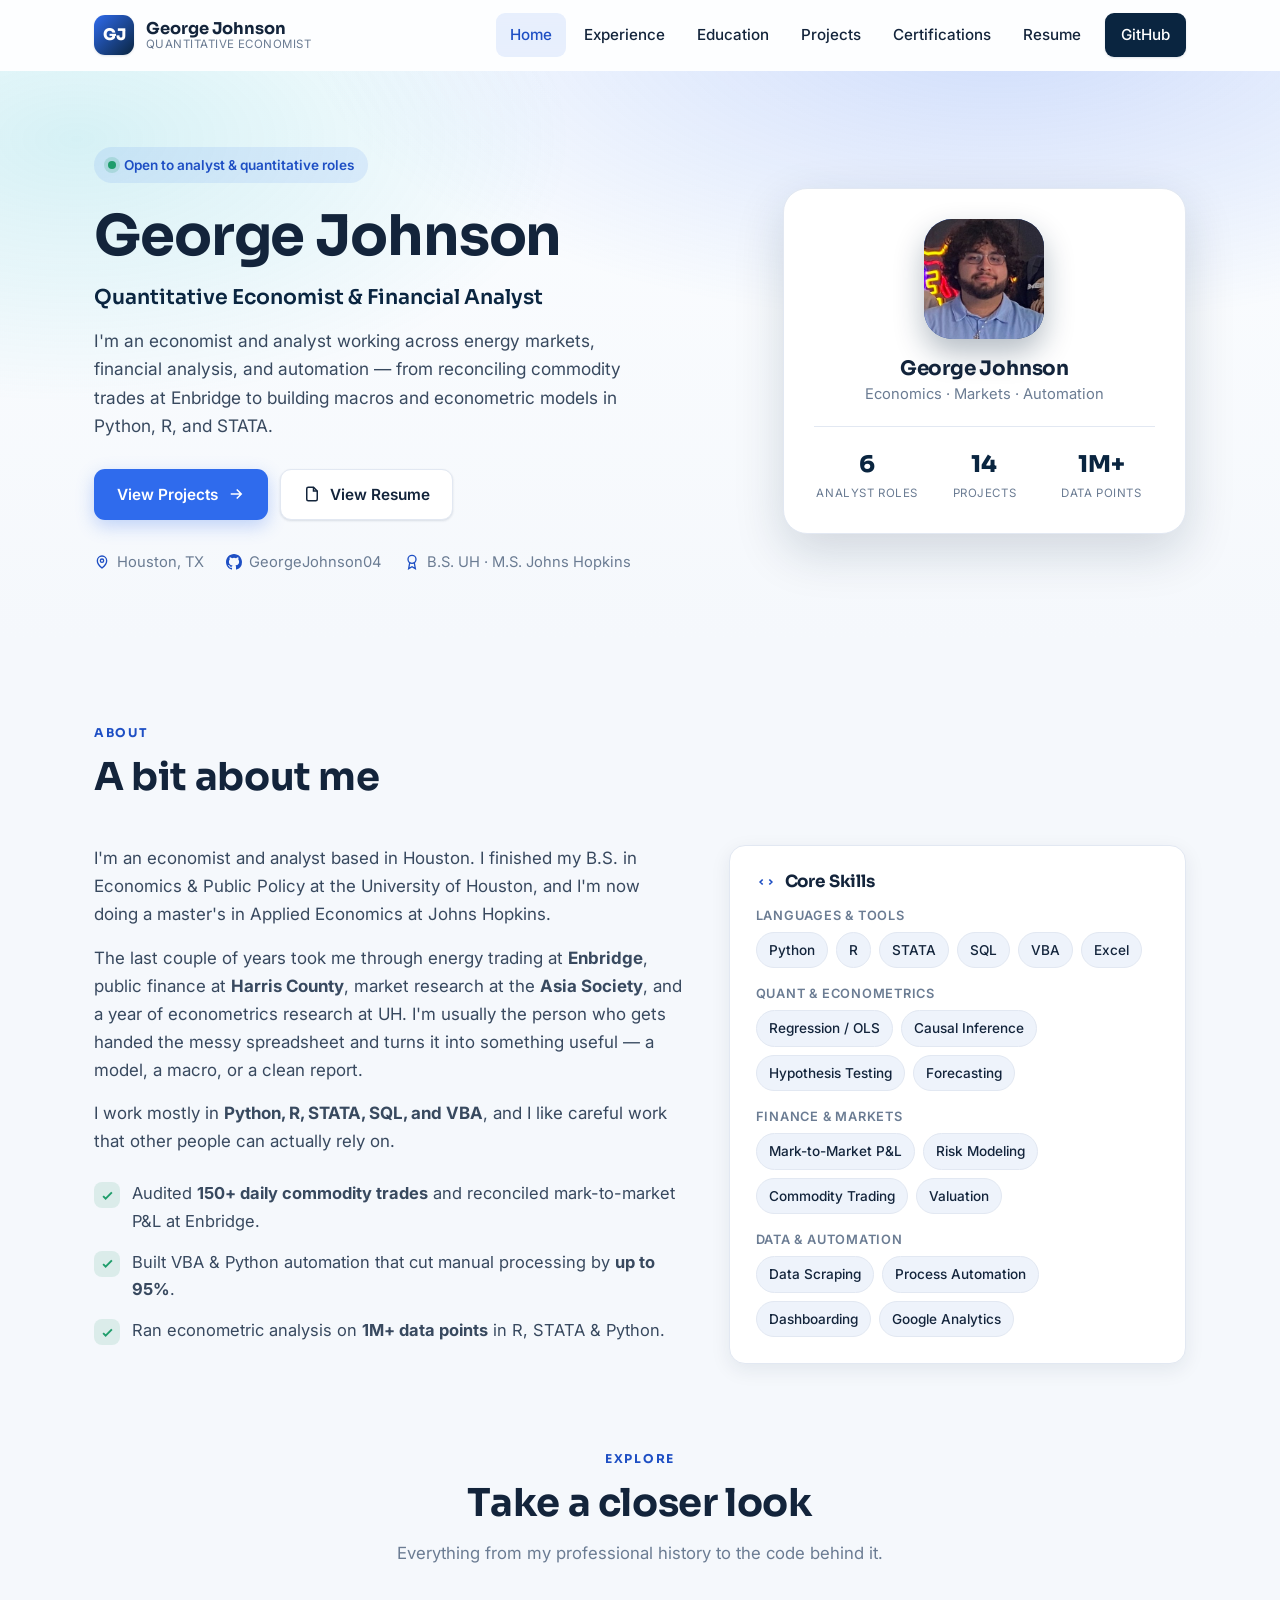
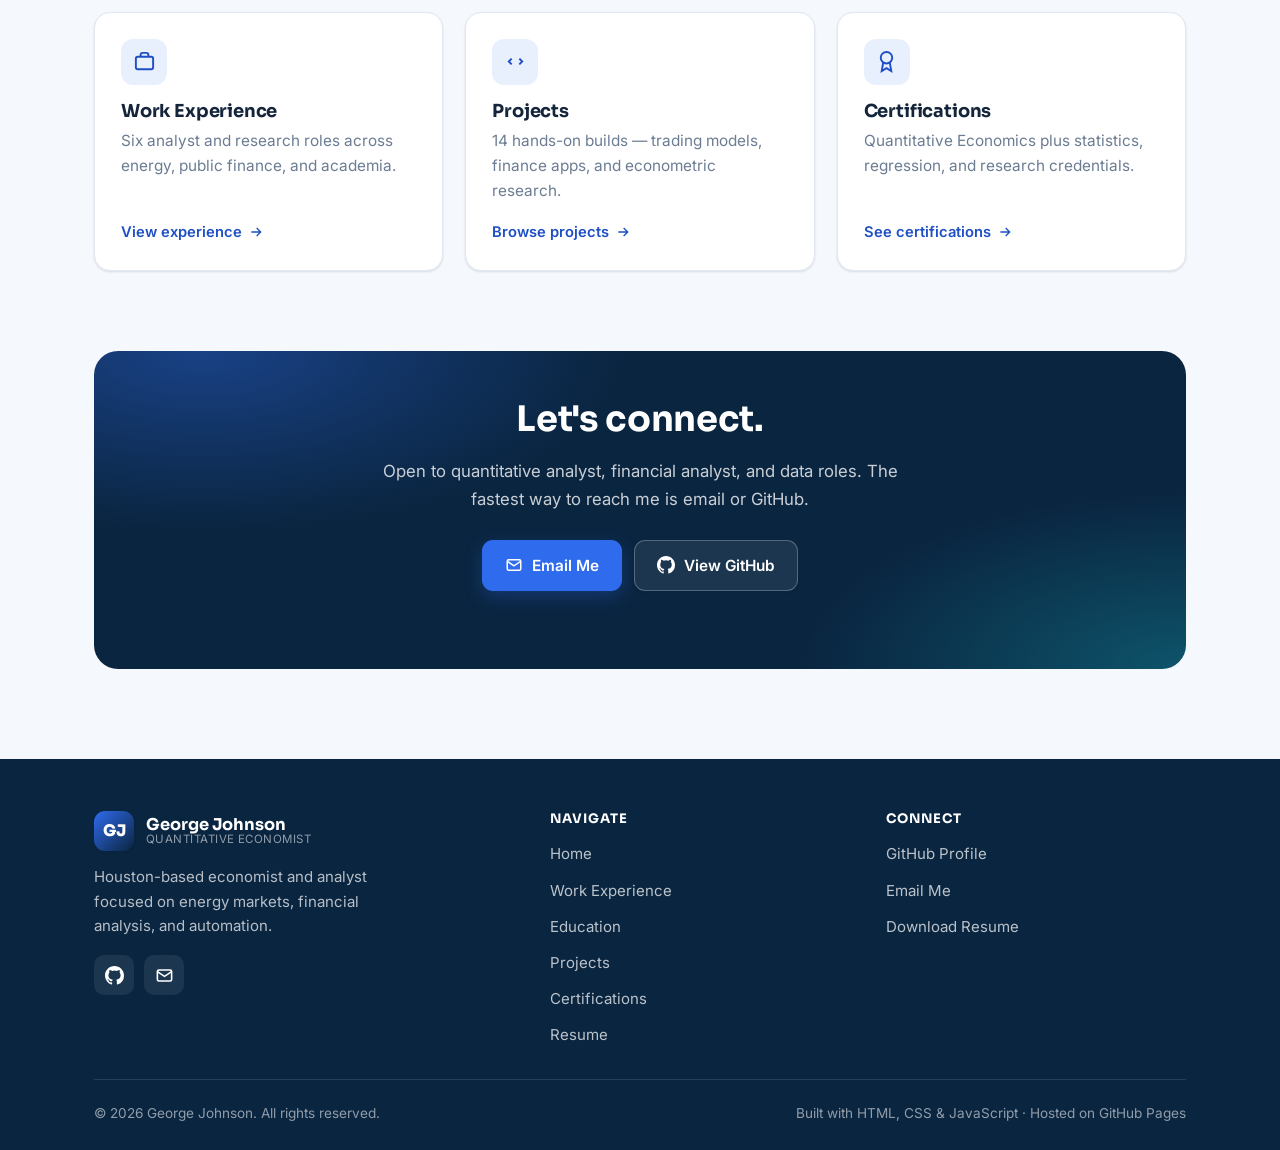
==== commit 0f5befe0: "Fix resume page wiring after PDF swap; standardize 'Resume' wording - Point Open/Download buttons to" ====
--- a/index.html
+++ b/index.html
@@ -59,7 +59,7 @@
             </a>
             <a class="btn btn-ghost" href="resume.html">
               <svg viewBox="0 0 24 24" fill="none" stroke="currentColor" stroke-width="2"><path d="M14 3H7a2 2 0 0 0-2 2v14a2 2 0 0 0 2 2h10a2 2 0 0 0 2-2V8z"/><path d="M14 3v5h5"/></svg>
-              View Résumé
+              View Resume
             </a>
           </div>
           <div class="hero-meta">
@@ -250,7 +250,7 @@
             <li><a href="education.html">Education</a></li>
             <li><a href="projects.html">Projects</a></li>
             <li><a href="certifications.html">Certifications</a></li>
-            <li><a href="resume.html">Résumé</a></li>
+            <li><a href="resume.html">Resume</a></li>
           </ul>
         </div>
         <div class="footer-col">
@@ -258,7 +258,7 @@
           <ul>
             <li><a href="https://github.com/GeorgeJohnson04" target="_blank" rel="noopener">GitHub Profile</a></li>
             <li><a href="mailto:george.johnson022004@gmail.com">Email Me</a></li>
-            <li><a href="resume.html">Download Résumé</a></li>
+            <li><a href="resume.html">Download Resume</a></li>
           </ul>
         </div>
       </div>
--- a/assets/css/style.css
+++ b/assets/css/style.css
@@ -309,6 +309,9 @@
 .edu-meta .edu-gpa { font-weight: 600; color: var(--ink); }
 .edu-honor { display: inline-flex; align-items: center; gap: 6px; font-size: .72rem; font-weight: 700; text-transform: uppercase; letter-spacing: .05em; color: #9a6a00; background: rgba(242,169,0,.16); padding: 3px 10px; border-radius: 999px; }
 .edu-note { margin: 12px 0 0; color: var(--text); font-size: .96rem; }
+.edu-courses { display: flex; flex-wrap: wrap; align-items: center; gap: 8px; margin-top: 14px; }
+.edu-courses .courses-label { font-size: .72rem; font-weight: 700; text-transform: uppercase; letter-spacing: .05em; color: var(--muted); margin-right: 2px; }
+.exp-card .edu-meta + ul, .exp-card .edu-courses + ul { margin-top: 14px; padding-top: 14px; border-top: 1px dashed var(--border); }
 .coursework-panel { margin-top: 36px; }
 .coursework-panel h3 { font-size: 1.05rem; margin-bottom: 14px; display: flex; align-items: center; gap: 9px; }
 
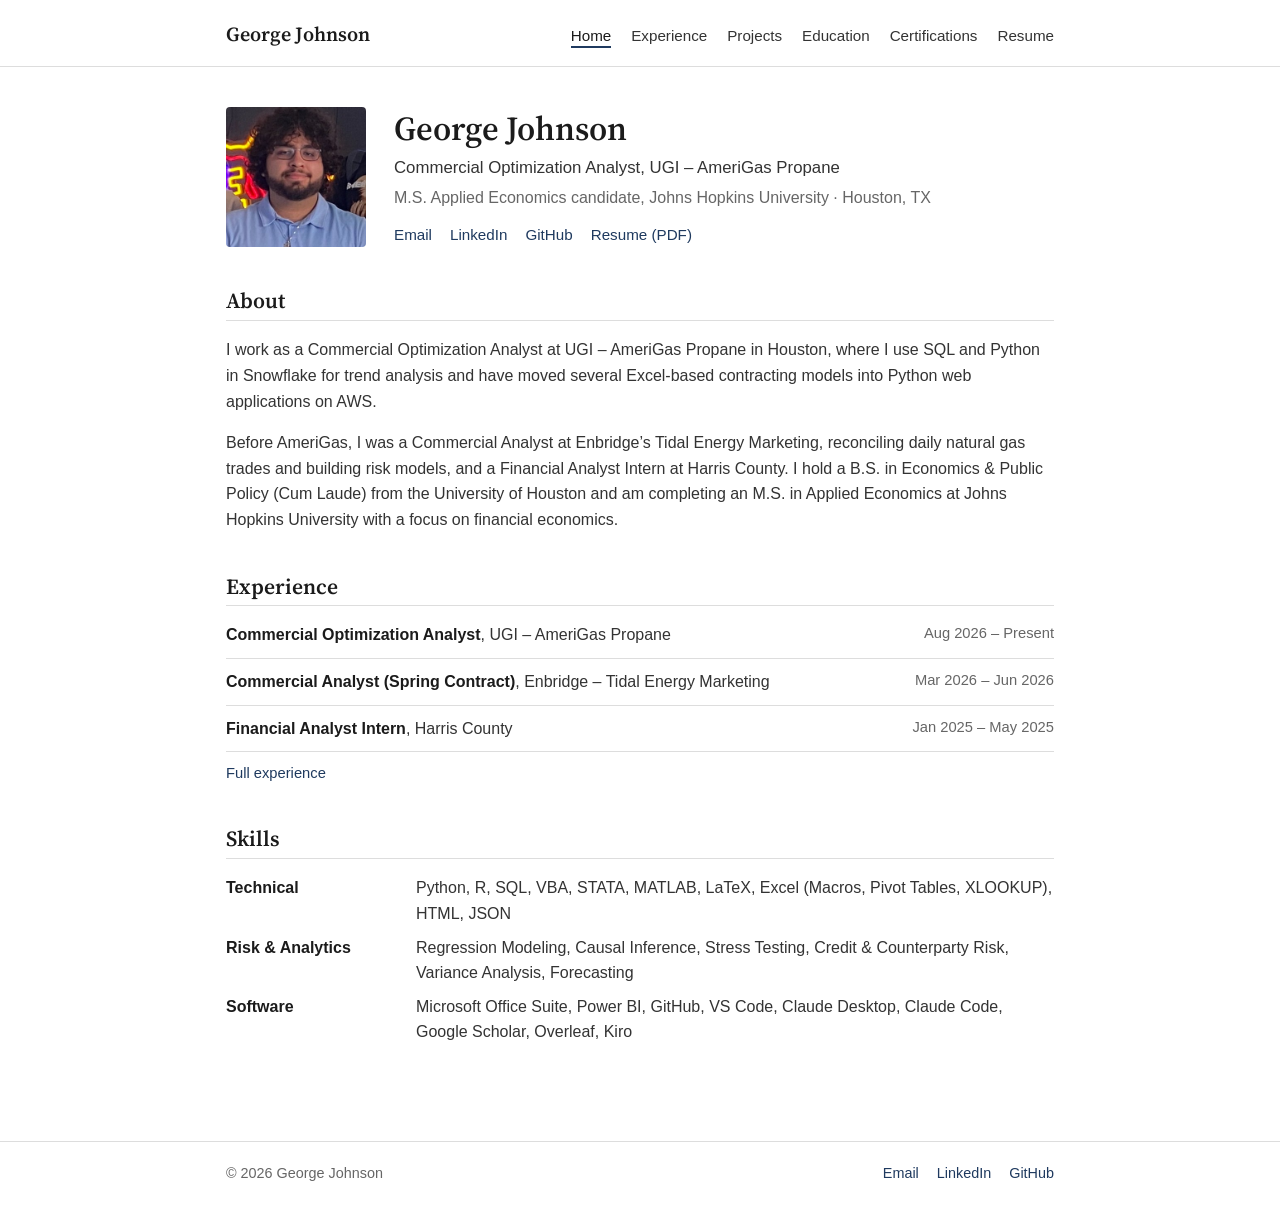
==== commit c18c30ad: "Redesign site and update content to match current resume - Replace styling with a plain, CV-style la" ====
--- a/index.html
+++ b/index.html
@@ -3,269 +3,108 @@
 <head>
   <meta charset="UTF-8" />
   <meta name="viewport" content="width=device-width, initial-scale=1.0" />
-  <title>George Johnson — Quantitative Economist &amp; Financial Analyst</title>
-  <meta name="description" content="Portfolio of George Johnson, a Houston-based quantitative economist and financial analyst specializing in econometrics, commodity-trading risk, and data automation." />
-  <link rel="icon" href="data:image/svg+xml,%3Csvg xmlns='http://www.w3.org/2000/svg' viewBox='0 0 64 64'%3E%3Crect width='64' height='64' rx='14' fill='%230a2540'/%3E%3Ctext x='50%25' y='55%25' font-family='Arial' font-size='30' font-weight='bold' fill='white' text-anchor='middle' dominant-baseline='middle'%3EGJ%3C/text%3E%3C/svg%3E" />
+  <title>George Johnson</title>
+  <meta name="description" content="George Johnson — Commercial Optimization Analyst at UGI–AmeriGas Propane and M.S. Applied Economics candidate at Johns Hopkins University. Houston, TX." />
+  <link rel="icon" href="data:image/svg+xml,%3Csvg xmlns='http://www.w3.org/2000/svg' viewBox='0 0 64 64'%3E%3Crect width='64' height='64' rx='6' fill='%231f3a5f'/%3E%3Ctext x='50%25' y='55%25' font-family='Georgia' font-size='30' fill='white' text-anchor='middle' dominant-baseline='middle'%3EGJ%3C/text%3E%3C/svg%3E" />
   <link rel="preconnect" href="https://fonts.googleapis.com" />
   <link rel="preconnect" href="https://fonts.gstatic.com" crossorigin />
-  <link href="https://fonts.googleapis.com/css2?family=Inter:wght@400;500;600;700&family=Sora:wght@600;700;800&display=swap" rel="stylesheet" />
+  <link href="https://fonts.googleapis.com/css2?family=Source+Serif+4:wght@400;600&display=swap" rel="stylesheet" />
   <link rel="stylesheet" href="assets/css/style.css" />
 </head>
 <body>
   <a class="skip-link" href="#main">Skip to content</a>
 
-  <!-- ===== Header ===== -->
   <header class="site-header">
-    <div class="container nav">
-      <a class="brand" href="index.html" aria-label="George Johnson — home">
-        <span class="monogram">GJ</span>
-        <span class="brand-text">
-          <span class="brand-name">George Johnson</span>
-          <span class="brand-role">Quantitative Economist</span>
-        </span>
-      </a>
-      <button class="nav-toggle" aria-label="Toggle menu" aria-controls="nav-links" aria-expanded="false">
-        <span></span>
-      </button>
-      <ul class="nav-links" id="nav-links">
-        <li><a href="index.html">Home</a></li>
-        <li><a href="experience.html">Experience</a></li>
-        <li><a href="education.html">Education</a></li>
-        <li><a href="projects.html">Projects</a></li>
-        <li><a href="certifications.html">Certifications</a></li>
-        <li><a href="resume.html">Resume</a></li>
-        <li><a class="nav-cta" href="https://github.com/GeorgeJohnson04" target="_blank" rel="noopener">GitHub</a></li>
-      </ul>
+    <div class="container">
+      <a class="site-name" href="index.html">George Johnson</a>
+      <nav class="site-nav" aria-label="Main">
+        <ul>
+          <li><a href="index.html">Home</a></li>
+          <li><a href="experience.html">Experience</a></li>
+          <li><a href="projects.html">Projects</a></li>
+          <li><a href="education.html">Education</a></li>
+          <li><a href="certifications.html">Certifications</a></li>
+          <li><a href="resume.html">Resume</a></li>
+        </ul>
+      </nav>
     </div>
   </header>
 
   <main id="main">
-    <!-- ===== Hero ===== -->
-    <section class="hero">
-      <div class="container hero-grid">
-        <div class="hero-copy">
-          <span class="hero-eyebrow"><span class="dot"></span> Open to analyst &amp; quantitative roles</span>
+    <div class="container">
+
+      <section class="intro">
+        <img src="assets/img/profile.jpg" alt="George Johnson" />
+        <div>
           <h1>George Johnson</h1>
-          <p class="tagline">Quantitative Economist &amp; <span class="grad">Financial Analyst</span></p>
-          <p class="blurb">
-            I'm an economist and analyst working across energy markets, financial analysis, and automation —
-            from reconciling commodity trades at Enbridge to building macros and econometric models in
-            Python, R, and STATA.
+          <p class="role">Commercial Optimization Analyst, UGI &ndash; AmeriGas Propane</p>
+          <p class="location">M.S. Applied Economics candidate, Johns Hopkins University &middot; Houston, TX</p>
+          <p class="contact-links">
+            <a href="mailto:george.johnson022004@gmail.com">Email</a>
+            <a href="https://www.linkedin.com/in/george-thomas-johnson/" target="_blank" rel="noopener">LinkedIn</a>
+            <a href="https://github.com/GeorgeJohnson04" target="_blank" rel="noopener">GitHub</a>
+            <a href="assets/Resume_JohnsonGeorge.pdf" target="_blank" rel="noopener">Resume (PDF)</a>
           </p>
-          <div class="hero-actions">
-            <a class="btn btn-primary" href="projects.html">
-              View Projects
-              <svg viewBox="0 0 24 24" fill="none" stroke="currentColor" stroke-width="2"><path d="M5 12h14M13 6l6 6-6 6"/></svg>
-            </a>
-            <a class="btn btn-ghost" href="resume.html">
-              <svg viewBox="0 0 24 24" fill="none" stroke="currentColor" stroke-width="2"><path d="M14 3H7a2 2 0 0 0-2 2v14a2 2 0 0 0 2 2h10a2 2 0 0 0 2-2V8z"/><path d="M14 3v5h5"/></svg>
-              View Resume
-            </a>
-          </div>
-          <div class="hero-meta">
-            <span>
-              <svg viewBox="0 0 24 24" fill="none" stroke="currentColor" stroke-width="2"><path d="M12 21s7-5.5 7-11a7 7 0 1 0-14 0c0 5.5 7 11 7 11Z"/><circle cx="12" cy="10" r="2.5"/></svg>
-              Houston, TX
-            </span>
-            <span>
-              <svg viewBox="0 0 16 16" fill="currentColor"><path d="M8 0C3.58 0 0 3.58 0 8c0 3.54 2.29 6.53 5.47 7.59.4.07.55-.17.55-.38 0-.19-.01-.82-.01-1.49-2.01.37-2.53-.49-2.69-.94-.09-.23-.48-.94-.82-1.13-.28-.15-.68-.52-.01-.53.63-.01 1.08.58 1.23.82.72 1.21 1.87.87 2.33.66.07-.52.28-.87.51-1.07-1.78-.2-3.64-.89-3.64-3.95 0-.87.31-1.59.82-2.15-.08-.2-.36-1.02.08-2.12 0 0 .67-.21 2.2.82a7.6 7.6 0 0 1 4 0c1.53-1.03 2.2-.82 2.2-.82.44 1.1.16 1.92.08 2.12.51.56.82 1.27.82 2.15 0 3.07-1.87 3.75-3.65 3.95.29.25.54.73.54 1.48 0 1.07-.01 1.93-.01 2.2 0 .21.15.46.55.38A8.013 8.013 0 0 0 16 8c0-4.42-3.58-8-8-8z"/></svg>
-              GeorgeJohnson04
-            </span>
-            <span>
-              <svg viewBox="0 0 24 24" fill="none" stroke="currentColor" stroke-width="2"><circle cx="12" cy="8" r="6"/><path d="M8.5 13.5 7 22l5-3 5 3-1.5-8.5"/></svg>
-              B.S. UH · M.S. Johns Hopkins
-            </span>
-          </div>
         </div>
+      </section>
 
-        <aside class="hero-card reveal" aria-label="At a glance">
-          <div class="avatar"><img src="assets/img/profile.jpg" alt="George Johnson" /></div>
-          <h3>George Johnson</h3>
-          <p class="role">Economics · Markets · Automation</p>
-          <div class="stat-row">
-            <div class="stat"><div class="num">6</div><div class="lbl">Analyst Roles</div></div>
-            <div class="stat"><div class="num">14</div><div class="lbl">Projects</div></div>
-            <div class="stat"><div class="num">1M+</div><div class="lbl">Data Points</div></div>
-          </div>
-        </aside>
-      </div>
-    </section>
+      <section class="section">
+        <h2>About</h2>
+        <p>
+          I work as a Commercial Optimization Analyst at UGI &ndash; AmeriGas Propane in Houston, where I use
+          SQL and Python in Snowflake for trend analysis and have moved several Excel-based contracting models
+          into Python web applications on AWS.
+        </p>
+        <p>
+          Before AmeriGas, I was a Commercial Analyst at Enbridge&rsquo;s Tidal Energy Marketing, reconciling daily
+          natural gas trades and building risk models, and a Financial Analyst Intern at Harris County. I hold a
+          B.S. in Economics &amp; Public Policy (Cum Laude) from the University of Houston and am completing an
+          M.S. in Applied Economics at Johns Hopkins University with a focus on financial economics.
+        </p>
+      </section>
 
-    <!-- ===== About + Skills ===== -->
-    <section class="section" id="about">
-      <div class="container">
-        <div class="section-head">
-          <span class="eyebrow">About</span>
-          <h2>A bit about me</h2>
-        </div>
-        <div class="about-grid">
-          <div class="about-text reveal">
-            <p class="lead">
-              I'm an economist and analyst based in Houston. I finished my B.S. in Economics &amp; Public Policy
-              at the University of Houston, and I'm now doing a master's in Applied Economics at Johns Hopkins.
-            </p>
-            <p>
-              The last couple of years took me through energy trading at <strong>Enbridge</strong>, public
-              finance at <strong>Harris County</strong>, market research at the <strong>Asia Society</strong>,
-              and a year of econometrics research at UH. I'm usually the person who gets handed the messy
-              spreadsheet and turns it into something useful — a model, a macro, or a clean report.
-            </p>
-            <p>
-              I work mostly in <strong>Python, R, STATA, SQL, and VBA</strong>, and I like careful work that
-              other people can actually rely on.
-            </p>
-            <ul class="about-highlights">
-              <li>
-                <span class="tick"><svg viewBox="0 0 24 24" fill="none" stroke="currentColor" stroke-width="3"><path d="M5 13l4 4L19 7"/></svg></span>
-                <span>Audited <strong>150+ daily commodity trades</strong> and reconciled mark-to-market P&amp;L at Enbridge.</span>
-              </li>
-              <li>
-                <span class="tick"><svg viewBox="0 0 24 24" fill="none" stroke="currentColor" stroke-width="3"><path d="M5 13l4 4L19 7"/></svg></span>
-                <span>Built VBA &amp; Python automation that cut manual processing by <strong>up to 95%</strong>.</span>
-              </li>
-              <li>
-                <span class="tick"><svg viewBox="0 0 24 24" fill="none" stroke="currentColor" stroke-width="3"><path d="M5 13l4 4L19 7"/></svg></span>
-                <span>Ran econometric analysis on <strong>1M+ data points</strong> in R, STATA &amp; Python.</span>
-              </li>
-            </ul>
-          </div>
+      <section class="section">
+        <h2>Experience</h2>
+        <ul class="summary-list">
+          <li>
+            <span class="what"><strong>Commercial Optimization Analyst</strong>, UGI &ndash; AmeriGas Propane</span>
+            <span class="when">Aug 2026 &ndash; Present</span>
+          </li>
+          <li>
+            <span class="what"><strong>Commercial Analyst (Spring Contract)</strong>, Enbridge &ndash; Tidal Energy Marketing</span>
+            <span class="when">Mar 2026 &ndash; Jun 2026</span>
+          </li>
+          <li>
+            <span class="what"><strong>Financial Analyst Intern</strong>, Harris County</span>
+            <span class="when">Jan 2025 &ndash; May 2025</span>
+          </li>
+        </ul>
+        <p class="entry-links"><a href="experience.html">Full experience</a></p>
+      </section>
 
-          <div class="panel reveal" aria-label="Skills">
-            <h3>
-              <svg width="20" height="20" viewBox="0 0 24 24" fill="none" stroke="var(--accent-ink)" stroke-width="2"><path d="m8 9-3 3 3 3M16 9l3 3-3 3"/></svg>
-              Core Skills
-            </h3>
-            <div class="skill-group">
-              <h4>Languages &amp; Tools</h4>
-              <div class="chips">
-                <span class="chip">Python</span><span class="chip">R</span><span class="chip">STATA</span>
-                <span class="chip">SQL</span><span class="chip">VBA</span><span class="chip">Excel</span>
-              </div>
-            </div>
-            <div class="skill-group">
-              <h4>Quant &amp; Econometrics</h4>
-              <div class="chips">
-                <span class="chip">Regression / OLS</span><span class="chip">Causal Inference</span>
-                <span class="chip">Hypothesis Testing</span><span class="chip">Forecasting</span>
-              </div>
-            </div>
-            <div class="skill-group">
-              <h4>Finance &amp; Markets</h4>
-              <div class="chips">
-                <span class="chip">Mark-to-Market P&amp;L</span><span class="chip">Risk Modeling</span>
-                <span class="chip">Commodity Trading</span><span class="chip">Valuation</span>
-              </div>
-            </div>
-            <div class="skill-group">
-              <h4>Data &amp; Automation</h4>
-              <div class="chips">
-                <span class="chip">Data Scraping</span><span class="chip">Process Automation</span>
-                <span class="chip">Dashboarding</span><span class="chip">Google Analytics</span>
-              </div>
-            </div>
-          </div>
-        </div>
-      </div>
-    </section>
+      <section class="section">
+        <h2>Skills</h2>
+        <dl class="skills">
+          <dt>Technical</dt>
+          <dd>Python, R, SQL, VBA, STATA, MATLAB, LaTeX, Excel (Macros, Pivot Tables, XLOOKUP), HTML, JSON</dd>
+          <dt>Risk &amp; Analytics</dt>
+          <dd>Regression Modeling, Causal Inference, Stress Testing, Credit &amp; Counterparty Risk, Variance Analysis, Forecasting</dd>
+          <dt>Software</dt>
+          <dd>Microsoft Office Suite, Power BI, GitHub, VS Code, Claude Desktop, Claude Code, Google Scholar, Overleaf, Kiro</dd>
+        </dl>
+      </section>
 
-    <!-- ===== Explore cards ===== -->
-    <section class="section" style="padding-top:0;">
-      <div class="container">
-        <div class="section-head center">
-          <span class="eyebrow">Explore</span>
-          <h2>Take a closer look</h2>
-          <p>Everything from my professional history to the code behind it.</p>
-        </div>
-        <div class="cards-3">
-          <a class="card feature-card reveal" href="experience.html">
-            <span class="ic"><svg viewBox="0 0 24 24" fill="none" stroke="currentColor" stroke-width="2"><rect x="3" y="7" width="18" height="13" rx="2"/><path d="M8 7V5a2 2 0 0 1 2-2h4a2 2 0 0 1 2 2v2"/></svg></span>
-            <h3>Work Experience</h3>
-            <p>Six analyst and research roles across energy, public finance, and academia.</p>
-            <span class="go">View experience <svg viewBox="0 0 24 24" fill="none" stroke="currentColor" stroke-width="2"><path d="M5 12h14M13 6l6 6-6 6"/></svg></span>
-          </a>
-          <a class="card feature-card reveal" href="projects.html">
-            <span class="ic"><svg viewBox="0 0 24 24" fill="none" stroke="currentColor" stroke-width="2"><path d="m8 9-3 3 3 3M16 9l3 3-3 3"/></svg></span>
-            <h3>Projects</h3>
-            <p>14 hands-on builds — trading models, finance apps, and econometric research.</p>
-            <span class="go">Browse projects <svg viewBox="0 0 24 24" fill="none" stroke="currentColor" stroke-width="2"><path d="M5 12h14M13 6l6 6-6 6"/></svg></span>
-          </a>
-          <a class="card feature-card reveal" href="certifications.html">
-            <span class="ic"><svg viewBox="0 0 24 24" fill="none" stroke="currentColor" stroke-width="2"><circle cx="12" cy="8" r="6"/><path d="M8.5 13.5 7 22l5-3 5 3-1.5-8.5"/></svg></span>
-            <h3>Certifications</h3>
-            <p>Quantitative Economics plus statistics, regression, and research credentials.</p>
-            <span class="go">See certifications <svg viewBox="0 0 24 24" fill="none" stroke="currentColor" stroke-width="2"><path d="M5 12h14M13 6l6 6-6 6"/></svg></span>
-          </a>
-        </div>
-      </div>
-    </section>
-
-    <!-- ===== CTA band ===== -->
-    <section class="section" style="padding-top:0;">
-      <div class="container">
-        <div class="cta-band reveal">
-          <h2>Let's connect.</h2>
-          <p>Open to quantitative analyst, financial analyst, and data roles. The fastest way to reach me is email or GitHub.</p>
-          <div class="hero-actions">
-            <a class="btn btn-primary" href="mailto:george.johnson022004@gmail.com">
-              <svg viewBox="0 0 24 24" fill="none" stroke="currentColor" stroke-width="2"><rect x="3" y="5" width="18" height="14" rx="2"/><path d="m3 7 9 6 9-6"/></svg>
-              Email Me
-            </a>
-            <a class="btn btn-ghost" href="https://github.com/GeorgeJohnson04" target="_blank" rel="noopener">
-              <svg viewBox="0 0 16 16" fill="currentColor"><path d="M8 0C3.58 0 0 3.58 0 8c0 3.54 2.29 6.53 5.47 7.59.4.07.55-.17.55-.38 0-.19-.01-.82-.01-1.49-2.01.37-2.53-.49-2.69-.94-.09-.23-.48-.94-.82-1.13-.28-.15-.68-.52-.01-.53.63-.01 1.08.58 1.23.82.72 1.21 1.87.87 2.33.66.07-.52.28-.87.51-1.07-1.78-.2-3.64-.89-3.64-3.95 0-.87.31-1.59.82-2.15-.08-.2-.36-1.02.08-2.12 0 0 .67-.21 2.2.82a7.6 7.6 0 0 1 4 0c1.53-1.03 2.2-.82 2.2-.82.44 1.1.16 1.92.08 2.12.51.56.82 1.27.82 2.15 0 3.07-1.87 3.75-3.65 3.95.29.25.54.73.54 1.48 0 1.07-.01 1.93-.01 2.2 0 .21.15.46.55.38A8.013 8.013 0 0 0 16 8c0-4.42-3.58-8-8-8z"/></svg>
-              View GitHub
-            </a>
-          </div>
-        </div>
-      </div>
-    </section>
+    </div>
   </main>
 
-  <!-- ===== Footer ===== -->
   <footer class="site-footer">
     <div class="container">
-      <div class="footer-grid">
-        <div>
-          <div class="brand">
-            <span class="monogram">GJ</span>
-            <span class="brand-text">
-              <span class="brand-name">George Johnson</span>
-              <span class="brand-role">Quantitative Economist</span>
-            </span>
-          </div>
-          <p class="footer-about">Houston-based economist and analyst focused on energy markets, financial analysis, and automation.</p>
-          <div class="footer-social">
-            <a href="https://github.com/GeorgeJohnson04" target="_blank" rel="noopener" aria-label="GitHub">
-              <svg viewBox="0 0 16 16" fill="currentColor"><path d="M8 0C3.58 0 0 3.58 0 8c0 3.54 2.29 6.53 5.47 7.59.4.07.55-.17.55-.38 0-.19-.01-.82-.01-1.49-2.01.37-2.53-.49-2.69-.94-.09-.23-.48-.94-.82-1.13-.28-.15-.68-.52-.01-.53.63-.01 1.08.58 1.23.82.72 1.21 1.87.87 2.33.66.07-.52.28-.87.51-1.07-1.78-.2-3.64-.89-3.64-3.95 0-.87.31-1.59.82-2.15-.08-.2-.36-1.02.08-2.12 0 0 .67-.21 2.2.82a7.6 7.6 0 0 1 4 0c1.53-1.03 2.2-.82 2.2-.82.44 1.1.16 1.92.08 2.12.51.56.82 1.27.82 2.15 0 3.07-1.87 3.75-3.65 3.95.29.25.54.73.54 1.48 0 1.07-.01 1.93-.01 2.2 0 .21.15.46.55.38A8.013 8.013 0 0 0 16 8c0-4.42-3.58-8-8-8z"/></svg>
-            </a>
-            <a href="mailto:george.johnson022004@gmail.com" aria-label="Email">
-              <svg viewBox="0 0 24 24" fill="none" stroke="currentColor" stroke-width="2"><rect x="3" y="5" width="18" height="14" rx="2"/><path d="m3 7 9 6 9-6"/></svg>
-            </a>
-          </div>
-        </div>
-        <div class="footer-col">
-          <h4>Navigate</h4>
-          <ul>
-            <li><a href="index.html">Home</a></li>
-            <li><a href="experience.html">Work Experience</a></li>
-            <li><a href="education.html">Education</a></li>
-            <li><a href="projects.html">Projects</a></li>
-            <li><a href="certifications.html">Certifications</a></li>
-            <li><a href="resume.html">Resume</a></li>
-          </ul>
-        </div>
-        <div class="footer-col">
-          <h4>Connect</h4>
-          <ul>
-            <li><a href="https://github.com/GeorgeJohnson04" target="_blank" rel="noopener">GitHub Profile</a></li>
-            <li><a href="mailto:george.johnson022004@gmail.com">Email Me</a></li>
-            <li><a href="resume.html">Download Resume</a></li>
-          </ul>
-        </div>
-      </div>
-      <div class="footer-bottom">
-        <span>&copy; <span id="year">2026</span> George Johnson. All rights reserved.</span>
-        <span>Built with HTML, CSS &amp; JavaScript · Hosted on GitHub Pages</span>
-      </div>
+      <span>&copy; <span id="year">2026</span> George Johnson</span>
+      <span class="footer-links">
+        <a href="mailto:george.johnson022004@gmail.com">Email</a>
+        <a href="https://www.linkedin.com/in/george-thomas-johnson/" target="_blank" rel="noopener">LinkedIn</a>
+        <a href="https://github.com/GeorgeJohnson04" target="_blank" rel="noopener">GitHub</a>
+      </span>
     </div>
   </footer>
 
--- a/assets/css/style.css
+++ b/assets/css/style.css
@@ -1,522 +1,327 @@
-/* =========================================================================
-   George Johnson — Professional Portfolio
-   Single shared stylesheet for all pages
-   ========================================================================= */
-
-/* ---------- Design tokens ---------- */
+/* George Johnson — site styles */
+
 :root {
-  --navy:       #0a2540;
-  --navy-2:     #0e3057;
-  --ink:        #13243b;
-  --text:       #38495f;
-  --muted:      #6b7c93;
-  --accent:     #2f6bed;
-  --accent-ink: #1e4fc4;
-  --accent-2:   #14b8c4;
-  --gold:       #f2a900;
-  --bg:         #f5f8fc;
-  --surface:    #ffffff;
-  --surface-2:  #eef3fb;
-  --border:     #e2e8f2;
-  --good:       #1f9d6b;
-
-  --radius:     16px;
-  --radius-sm:  10px;
-  --radius-lg:  24px;
-  --shadow-sm:  0 1px 2px rgba(13,36,64,.06), 0 1px 3px rgba(13,36,64,.07);
-  --shadow:     0 6px 20px rgba(13,36,64,.08);
-  --shadow-lg:  0 18px 50px rgba(13,36,64,.16);
-  --ring:       0 0 0 4px rgba(47,107,237,.16);
-
-  --maxw:       1140px;
-  --font-body:  "Inter", system-ui, -apple-system, "Segoe UI", Roboto, Arial, sans-serif;
-  --font-head:  "Sora", var(--font-body);
-}
-
-/* ---------- Reset / base ---------- */
+  --ink: #1b1b1b;
+  --text: #333;
+  --muted: #666;
+  --rule: #dddddd;
+  --bg: #ffffff;
+  --bg-alt: #f7f7f5;
+  --accent: #1f3a5f;
+  --serif: "Source Serif 4", Georgia, "Times New Roman", serif;
+  --sans: -apple-system, "Segoe UI", "Helvetica Neue", Arial, sans-serif;
+  --width: 860px;
+}
+
 *, *::before, *::after { box-sizing: border-box; }
-html { scroll-behavior: smooth; -webkit-text-size-adjust: 100%; }
+
+html { -webkit-text-size-adjust: 100%; }
+
 body {
   margin: 0;
-  font-family: var(--font-body);
+  background: var(--bg);
   color: var(--text);
+  font-family: var(--sans);
+  font-size: 16px;
+  line-height: 1.6;
+}
+
+img { max-width: 100%; height: auto; display: block; }
+
+a { color: var(--accent); text-decoration: none; }
+a:hover { text-decoration: underline; }
+
+h1, h2, h3 {
+  font-family: var(--serif);
+  color: var(--ink);
+  font-weight: 600;
+  line-height: 1.25;
+}
+
+h1 { font-size: 2.1rem; margin: 0 0 .35rem; }
+h2 { font-size: 1.35rem; margin: 0 0 1rem; }
+h3 { font-size: 1.1rem; margin: 0; }
+
+p { margin: 0 0 1rem; }
+
+ul { margin: .5rem 0 0; padding-left: 1.2rem; }
+li { margin-bottom: .3rem; }
+
+.container {
+  max-width: var(--width);
+  margin: 0 auto;
+  padding: 0 16px;
+}
+
+.skip-link {
+  position: absolute;
+  left: -9999px;
+}
+.skip-link:focus {
+  left: 16px;
+  top: 8px;
   background: var(--bg);
-  line-height: 1.65;
-  font-size: 16.5px;
-  -webkit-font-smoothing: antialiased;
-  text-rendering: optimizeLegibility;
-}
-img { max-width: 100%; display: block; }
-a { color: var(--accent-ink); text-decoration: none; transition: color .15s ease; }
-a:hover { color: var(--accent); }
-h1, h2, h3, h4 { font-family: var(--font-head); color: var(--ink); line-height: 1.18; margin: 0 0 .5em; font-weight: 700; letter-spacing: -.01em; }
-p { margin: 0 0 1rem; }
-ul { margin: 0; padding: 0; }
-
-.container { width: 100%; max-width: var(--maxw); margin: 0 auto; padding: 0 24px; }
-
-/* ---------- Skip link / a11y ---------- */
-.skip-link {
-  position: absolute; left: -999px; top: 0; z-index: 200;
-  background: var(--navy); color: #fff; padding: 10px 16px; border-radius: 0 0 8px 0;
-}
-.skip-link:focus { left: 0; }
-:focus-visible { outline: none; box-shadow: var(--ring); border-radius: 6px; }
-
-/* ---------- Header / nav ---------- */
+  padding: 6px 10px;
+  border: 1px solid var(--rule);
+  z-index: 10;
+}
+
+/* ---------- Header ---------- */
 .site-header {
-  position: sticky; top: 0; z-index: 100;
-  background: rgba(255,255,255,.82);
-  backdrop-filter: saturate(180%) blur(12px);
-  -webkit-backdrop-filter: saturate(180%) blur(12px);
-  border-bottom: 1px solid transparent;
-  transition: border-color .2s ease, box-shadow .2s ease, background .2s ease;
-}
-.site-header.scrolled { border-color: var(--border); box-shadow: 0 4px 24px rgba(13,36,64,.06); }
-.nav { display: flex; align-items: center; justify-content: space-between; height: 70px; }
-
-.brand { display: flex; align-items: center; gap: 12px; }
-.brand:hover { color: inherit; }
-.brand .monogram {
-  width: 40px; height: 40px; border-radius: 11px; flex: none;
-  display: grid; place-items: center;
-  font-family: var(--font-head); font-weight: 800; font-size: 16px; color: #fff;
-  background: linear-gradient(135deg, var(--accent) 0%, var(--navy) 100%);
-  box-shadow: var(--shadow-sm);
-}
-.brand .brand-text { display: flex; flex-direction: column; line-height: 1.1; }
-.brand .brand-name { font-family: var(--font-head); font-weight: 700; color: var(--ink); font-size: 1.02rem; }
-.brand .brand-role { font-size: .72rem; color: var(--muted); letter-spacing: .04em; text-transform: uppercase; }
-
-.nav-links { display: flex; align-items: center; gap: 4px; list-style: none; }
-.nav-links a {
-  display: inline-block; padding: 9px 14px; border-radius: 9px;
-  color: var(--ink); font-weight: 500; font-size: .95rem;
-}
-.nav-links a:hover { background: var(--surface-2); color: var(--accent-ink); }
-.nav-links a.active { color: var(--accent-ink); background: rgba(47,107,237,.1); }
-.nav-cta {
-  margin-left: 6px; background: var(--navy) !important; color: #fff !important;
-  padding: 9px 16px !important; box-shadow: var(--shadow-sm);
-}
-.nav-cta:hover { background: var(--navy-2) !important; }
-
-.nav-toggle {
-  display: none; width: 44px; height: 44px; border: 1px solid var(--border);
-  background: var(--surface); border-radius: 10px; cursor: pointer; padding: 0;
-}
-.nav-toggle span, .nav-toggle span::before, .nav-toggle span::after {
-  content: ""; display: block; width: 20px; height: 2px; background: var(--ink);
-  border-radius: 2px; margin: 0 auto; position: relative; transition: transform .25s ease, opacity .2s ease;
-}
-.nav-toggle span::before { position: absolute; top: -6px; }
-.nav-toggle span::after  { position: absolute; top: 6px; }
-.nav-toggle[aria-expanded="true"] span { background: transparent; }
-.nav-toggle[aria-expanded="true"] span::before { transform: translateY(6px) rotate(45deg); }
-.nav-toggle[aria-expanded="true"] span::after  { transform: translateY(-6px) rotate(-45deg); }
-
-/* ---------- Buttons ---------- */
-.btn {
-  display: inline-flex; align-items: center; gap: 9px; cursor: pointer;
-  font-family: var(--font-body); font-weight: 600; font-size: .96rem;
-  padding: 12px 22px; border-radius: 11px; border: 1px solid transparent;
-  transition: transform .12s ease, box-shadow .2s ease, background .2s ease, border-color .2s ease;
+  border-bottom: 1px solid var(--rule);
+  background: var(--bg);
+}
+.site-header .container {
+  display: flex;
+  flex-wrap: wrap;
+  align-items: baseline;
+  justify-content: space-between;
+  gap: 8px 24px;
+  padding-top: 18px;
+  padding-bottom: 16px;
+}
+.site-name {
+  font-family: var(--serif);
+  font-size: 1.25rem;
+  font-weight: 600;
+  color: var(--ink);
+}
+.site-name:hover { text-decoration: none; }
+
+.site-nav ul {
+  list-style: none;
+  margin: 0;
+  padding: 0;
+  display: flex;
+  flex-wrap: wrap;
+  gap: 4px 20px;
+}
+.site-nav li { margin: 0; }
+.site-nav a {
+  color: var(--text);
+  font-size: .95rem;
+  padding-bottom: 2px;
+  border-bottom: 2px solid transparent;
+}
+.site-nav a:hover { color: var(--accent); text-decoration: none; }
+.site-nav a.active {
+  color: var(--ink);
+  border-bottom-color: var(--accent);
+}
+
+/* ---------- Page structure ---------- */
+main { padding: 40px 0 56px; }
+
+.page-title {
+  margin-bottom: 32px;
+}
+.page-title p {
+  color: var(--muted);
+  margin: 0;
+}
+
+.section { margin-bottom: 40px; }
+.section > h2 {
+  padding-bottom: 6px;
+  border-bottom: 1px solid var(--rule);
+}
+
+/* ---------- Home intro ---------- */
+.intro {
+  display: flex;
+  gap: 28px;
+  align-items: center;
+  margin-bottom: 40px;
+}
+.intro img {
+  width: 140px;
+  height: 140px;
+  object-fit: cover;
+  border-radius: 4px;
+  flex-shrink: 0;
+}
+.intro .role {
+  font-size: 1.05rem;
+  color: var(--text);
+  margin: 0 0 .25rem;
+}
+.intro .location {
+  color: var(--muted);
+  margin: 0 0 .75rem;
+}
+.contact-links {
+  display: flex;
+  flex-wrap: wrap;
+  gap: 4px 18px;
+  font-size: .95rem;
+  margin: 0;
+}
+
+/* ---------- Entries (jobs, degrees, projects) ---------- */
+.entry {
+  margin-bottom: 28px;
+}
+.entry:last-child { margin-bottom: 0; }
+
+.entry-head {
+  display: flex;
+  flex-wrap: wrap;
+  justify-content: space-between;
+  align-items: baseline;
+  gap: 2px 16px;
+}
+.entry-dates {
+  color: var(--muted);
+  font-size: .92rem;
   white-space: nowrap;
 }
-.btn svg { width: 18px; height: 18px; }
-.btn-primary { background: var(--accent); color: #fff; box-shadow: 0 6px 18px rgba(47,107,237,.28); }
-.btn-primary:hover { background: var(--accent-ink); color: #fff; transform: translateY(-2px); }
-.btn-dark { background: var(--navy); color: #fff; }
-.btn-dark:hover { background: var(--navy-2); color: #fff; transform: translateY(-2px); }
-.btn-ghost { background: var(--surface); color: var(--ink); border-color: var(--border); box-shadow: var(--shadow-sm); }
-.btn-ghost:hover { border-color: var(--accent); color: var(--accent-ink); transform: translateY(-2px); }
-.btn-sm { padding: 9px 15px; font-size: .9rem; border-radius: 9px; }
-
-/* ---------- Section scaffolding ---------- */
-.section { padding: 80px 0; }
-.section-tight { padding: 56px 0; }
-.eyebrow {
-  display: inline-block; font-family: var(--font-head); font-weight: 700;
-  font-size: .76rem; letter-spacing: .14em; text-transform: uppercase;
-  color: var(--accent-ink); margin-bottom: 12px;
-}
-.section-head { max-width: 720px; margin-bottom: 44px; }
-.section-head.center { margin-left: auto; margin-right: auto; text-align: center; }
-.section-head h2 { font-size: clamp(1.7rem, 3.4vw, 2.4rem); margin-bottom: .35em; }
-.section-head p { color: var(--muted); font-size: 1.05rem; margin: 0; }
-.lead { font-size: 1.12rem; color: var(--text); }
-
-/* ---------- Page hero band (interior pages) ---------- */
-.page-hero {
-  background:
-    radial-gradient(1100px 380px at 12% -10%, rgba(47,107,237,.16), transparent 60%),
-    radial-gradient(900px 360px at 100% 0%, rgba(20,184,196,.12), transparent 55%),
-    var(--surface);
-  border-bottom: 1px solid var(--border);
-  padding: 56px 0 48px;
-}
-.page-hero .eyebrow { color: var(--accent-ink); }
-.page-hero h1 { font-size: clamp(2rem, 4.6vw, 3rem); margin-bottom: .25em; }
-.page-hero p { color: var(--muted); font-size: 1.1rem; max-width: 680px; margin: 0; }
-
-/* ---------- Home hero ---------- */
-.hero {
-  position: relative; overflow: hidden;
-  background:
-    radial-gradient(1200px 520px at 78% -8%, rgba(47,107,237,.22), transparent 58%),
-    radial-gradient(900px 480px at 6% 12%, rgba(20,184,196,.16), transparent 55%),
-    linear-gradient(180deg, #fbfdff 0%, var(--bg) 100%);
-  padding: 76px 0 64px;
-}
-.hero-grid {
-  display: grid; grid-template-columns: 1.35fr .85fr; gap: 48px; align-items: center;
-}
-.hero-eyebrow {
-  display: inline-flex; align-items: center; gap: 8px;
-  background: rgba(47,107,237,.1); color: var(--accent-ink);
-  font-weight: 600; font-size: .85rem; padding: 7px 14px; border-radius: 999px;
+.entry-sub {
+  color: var(--muted);
+  font-size: .95rem;
+  margin: 2px 0 0;
+}
+.entry ul { margin-top: .5rem; }
+
+.entry-links {
+  margin: .6rem 0 0;
+  font-size: .92rem;
+  display: flex;
+  flex-wrap: wrap;
+  gap: 4px 18px;
+}
+
+.entry-fig {
+  margin: .9rem 0 0;
+  max-width: 420px;
+  border: 1px solid var(--rule);
+}
+
+.status {
+  color: var(--muted);
+  font-size: .92rem;
+  font-style: italic;
+}
+
+/* ---------- Summary list on home page ---------- */
+.summary-list {
+  list-style: none;
+  padding: 0;
+  margin: 0;
+}
+.summary-list li {
+  display: flex;
+  flex-wrap: wrap;
+  justify-content: space-between;
+  gap: 2px 16px;
+  padding: 10px 0;
+  border-bottom: 1px solid var(--rule);
+  margin: 0;
+}
+.summary-list li:first-child { padding-top: 0; }
+.summary-list .what strong { color: var(--ink); font-weight: 600; }
+.summary-list .when { color: var(--muted); font-size: .92rem; white-space: nowrap; }
+
+/* ---------- Skills ---------- */
+.skills {
+  display: grid;
+  grid-template-columns: 170px 1fr;
+  gap: 8px 20px;
+  margin: 0;
+}
+.skills dt {
+  font-weight: 600;
+  color: var(--ink);
+}
+.skills dd { margin: 0; }
+
+/* ---------- Certifications ---------- */
+.cert-list {
+  list-style: none;
+  padding: 0;
+  margin: 0;
+}
+.cert-list li {
+  display: flex;
+  flex-wrap: wrap;
+  justify-content: space-between;
+  align-items: baseline;
+  gap: 2px 16px;
+  padding: 10px 0;
+  border-bottom: 1px solid var(--rule);
+  margin: 0;
+}
+.cert-list li:first-child { padding-top: 0; }
+.cert-name { color: var(--ink); }
+.cert-meta { color: var(--muted); font-size: .92rem; }
+
+/* ---------- Resume ---------- */
+.resume-actions {
+  display: flex;
+  flex-wrap: wrap;
+  gap: 10px;
   margin-bottom: 20px;
 }
-.hero-eyebrow .dot { width: 8px; height: 8px; border-radius: 50%; background: var(--good); box-shadow: 0 0 0 4px rgba(31,157,107,.18); }
-.hero h1 { font-size: clamp(2.3rem, 5.4vw, 3.5rem); letter-spacing: -.02em; margin-bottom: .2em; }
-.hero h1 .grad {
-  background: linear-gradient(110deg, var(--accent) 10%, var(--accent-2) 90%);
-  -webkit-background-clip: text; background-clip: text; -webkit-text-fill-color: transparent;
-}
-.hero .tagline { font-size: 1.28rem; font-weight: 600; color: var(--navy); font-family: var(--font-head); margin-bottom: .6em; }
-.hero .blurb { font-size: 1.08rem; color: var(--text); max-width: 560px; margin-bottom: 28px; }
-.hero-actions { display: flex; flex-wrap: wrap; gap: 12px; margin-bottom: 30px; }
-.hero-meta { display: flex; flex-wrap: wrap; gap: 22px; color: var(--muted); font-size: .92rem; }
-.hero-meta span { display: inline-flex; align-items: center; gap: 7px; }
-.hero-meta svg { width: 16px; height: 16px; color: var(--accent-ink); }
-
-/* Hero visual / avatar card */
-.hero-card {
-  position: relative; background: var(--surface); border: 1px solid var(--border);
-  border-radius: var(--radius-lg); padding: 30px; box-shadow: var(--shadow-lg);
-}
-.hero-card .avatar {
-  width: 120px; height: 120px; border-radius: 28px; margin: 0 auto 18px;
-  display: grid; place-items: center; color: #fff; font-family: var(--font-head);
-  font-weight: 800; font-size: 2.6rem; letter-spacing: .02em;
-  background: linear-gradient(140deg, var(--accent) 0%, var(--navy) 100%);
-  box-shadow: 0 14px 30px rgba(10,37,64,.3);
-}
-.hero-card h3 { text-align: center; margin-bottom: 2px; font-size: 1.25rem; }
-.hero-card .role { text-align: center; color: var(--muted); font-size: .92rem; margin-bottom: 20px; }
-.stat-row { display: grid; grid-template-columns: repeat(3, 1fr); gap: 10px; border-top: 1px solid var(--border); padding-top: 18px; }
-.stat { text-align: center; }
-.stat .num { font-family: var(--font-head); font-weight: 800; font-size: 1.45rem; color: var(--navy); }
-.stat .lbl { font-size: .72rem; color: var(--muted); text-transform: uppercase; letter-spacing: .05em; }
-
-/* ---------- Generic card ---------- */
-.card {
-  background: var(--surface); border: 1px solid var(--border);
-  border-radius: var(--radius); box-shadow: var(--shadow-sm);
-  transition: transform .18s ease, box-shadow .18s ease, border-color .18s ease;
-}
-
-/* ---------- About / skills ---------- */
-.about-grid { display: grid; grid-template-columns: 1.3fr 1fr; gap: 40px; align-items: start; }
-.about-text p { font-size: 1.06rem; }
-.about-highlights { list-style: none; display: grid; gap: 14px; margin-top: 24px; }
-.about-highlights li { display: flex; gap: 12px; align-items: flex-start; }
-.about-highlights .tick {
-  flex: none; width: 26px; height: 26px; border-radius: 8px; display: grid; place-items: center;
-  background: rgba(31,157,107,.12); color: var(--good); margin-top: 2px;
-}
-.about-highlights .tick svg { width: 15px; height: 15px; }
-
-.panel {
-  background: var(--surface); border: 1px solid var(--border); border-radius: var(--radius);
-  box-shadow: var(--shadow); padding: 26px;
-}
-.panel h3 { font-size: 1.05rem; margin-bottom: 16px; display: flex; align-items: center; gap: 9px; }
-.skill-group + .skill-group { margin-top: 18px; }
-.skill-group h4 { font-family: var(--font-body); font-weight: 600; font-size: .8rem; color: var(--muted); text-transform: uppercase; letter-spacing: .06em; margin-bottom: 9px; }
-.chips { display: flex; flex-wrap: wrap; gap: 8px; }
-.chip {
-  background: var(--surface-2); border: 1px solid var(--border); color: var(--ink);
-  font-size: .85rem; font-weight: 500; padding: 6px 12px; border-radius: 999px;
-}
-.chip:hover { border-color: var(--accent); color: var(--accent-ink); }
-
-/* ---------- Featured / quick-link cards ---------- */
-.cards-3 { display: grid; grid-template-columns: repeat(3, 1fr); gap: 22px; }
-.feature-card { padding: 26px; display: flex; flex-direction: column; }
-.feature-card:hover { transform: translateY(-4px); box-shadow: var(--shadow); border-color: #d4ddec; }
-.feature-card .ic {
-  width: 46px; height: 46px; border-radius: 12px; display: grid; place-items: center; margin-bottom: 16px;
-  background: rgba(47,107,237,.1); color: var(--accent-ink);
-}
-.feature-card .ic svg { width: 23px; height: 23px; }
-.feature-card h3 { font-size: 1.12rem; margin-bottom: 6px; }
-.feature-card p { color: var(--muted); font-size: .96rem; margin-bottom: 16px; }
-.feature-card .go { margin-top: auto; font-weight: 600; font-size: .92rem; display: inline-flex; align-items: center; gap: 6px; }
-.feature-card .go svg { width: 16px; height: 16px; transition: transform .15s ease; }
-.feature-card:hover .go svg { transform: translateX(3px); }
-
-/* ---------- Timeline (experience) ---------- */
-.timeline { position: relative; margin-top: 10px; }
-.timeline::before {
-  content: ""; position: absolute; left: 27px; top: 8px; bottom: 8px; width: 2px;
-  background: linear-gradient(var(--border), var(--border));
-}
-.tl-item { position: relative; padding-left: 76px; padding-bottom: 34px; }
-.tl-item:last-child { padding-bottom: 0; }
-.tl-logo {
-  position: absolute; left: 0; top: 0; width: 56px; height: 56px; border-radius: 14px;
-  background: var(--surface); border: 1px solid var(--border); box-shadow: var(--shadow-sm);
-  display: grid; place-items: center; overflow: hidden; z-index: 1;
-}
-.tl-logo img { width: 100%; height: 100%; object-fit: contain; padding: 7px; }
-.tl-logo .mono { font-family: var(--font-head); font-weight: 800; font-size: 1.05rem; color: #fff; width: 100%; height: 100%; display: grid; place-items: center; }
-.exp-card { padding: 22px 24px; }
-.exp-card:hover { box-shadow: var(--shadow); border-color: #d4ddec; }
-.exp-top { display: flex; flex-wrap: wrap; justify-content: space-between; gap: 6px 18px; align-items: baseline; }
-.exp-role { font-family: var(--font-head); font-weight: 700; font-size: 1.16rem; color: var(--ink); }
-.exp-co { color: var(--accent-ink); font-weight: 600; }
-.exp-dates {
-  font-size: .82rem; font-weight: 600; color: var(--muted); white-space: nowrap;
-  background: var(--surface-2); border: 1px solid var(--border); padding: 4px 11px; border-radius: 999px;
-}
-.exp-loc { font-size: .88rem; color: var(--muted); margin: 4px 0 14px; display: inline-flex; align-items: center; gap: 6px; }
-.exp-loc svg { width: 14px; height: 14px; }
-.exp-card ul { list-style: none; display: grid; gap: 9px; }
-.exp-card li { position: relative; padding-left: 22px; font-size: .98rem; color: var(--text); }
-.exp-card li::before {
-  content: ""; position: absolute; left: 2px; top: 10px; width: 7px; height: 7px;
-  border-radius: 50%; background: var(--accent); opacity: .65;
-}
-.badge-current {
-  display: inline-flex; align-items: center; gap: 6px; font-size: .72rem; font-weight: 700;
-  text-transform: uppercase; letter-spacing: .05em; color: var(--good);
-  background: rgba(31,157,107,.12); padding: 3px 9px; border-radius: 999px; margin-left: 8px;
-}
-
-.exp-samples { display: flex; flex-wrap: wrap; gap: 8px; margin-top: 16px; padding-top: 14px; border-top: 1px dashed var(--border); }
-.exp-samples .btn { font-size: .82rem; padding: 7px 13px; }
-.exp-samples .btn svg { width: 15px; height: 15px; }
-.exp-samples .samples-label { width: 100%; font-size: .72rem; font-weight: 600; text-transform: uppercase; letter-spacing: .06em; color: var(--muted); margin-bottom: 2px; }
-
-/* ---------- Profile photo (hero avatar) ---------- */
-.hero-card .avatar { overflow: hidden; padding: 0; }
-.hero-card .avatar img { width: 100%; height: 100%; object-fit: cover; object-position: center 25%; }
-
-/* ---------- Education ---------- */
-.edu-field { color: var(--accent-ink); font-weight: 600; margin-top: 2px; }
-.edu-meta { display: flex; flex-wrap: wrap; align-items: center; gap: 8px 14px; margin-top: 10px; font-size: .9rem; color: var(--muted); }
-.edu-meta .edu-gpa { font-weight: 600; color: var(--ink); }
-.edu-honor { display: inline-flex; align-items: center; gap: 6px; font-size: .72rem; font-weight: 700; text-transform: uppercase; letter-spacing: .05em; color: #9a6a00; background: rgba(242,169,0,.16); padding: 3px 10px; border-radius: 999px; }
-.edu-note { margin: 12px 0 0; color: var(--text); font-size: .96rem; }
-.edu-courses { display: flex; flex-wrap: wrap; align-items: center; gap: 8px; margin-top: 14px; }
-.edu-courses .courses-label { font-size: .72rem; font-weight: 700; text-transform: uppercase; letter-spacing: .05em; color: var(--muted); margin-right: 2px; }
-.exp-card .edu-meta + ul, .exp-card .edu-courses + ul { margin-top: 14px; padding-top: 14px; border-top: 1px dashed var(--border); }
-.coursework-panel { margin-top: 36px; }
-.coursework-panel h3 { font-size: 1.05rem; margin-bottom: 14px; display: flex; align-items: center; gap: 9px; }
-
-/* ---------- Projects ---------- */
-.filter-bar { display: flex; flex-wrap: wrap; gap: 10px; margin-bottom: 34px; }
-.filter-btn {
-  font-family: var(--font-body); font-weight: 600; font-size: .9rem; cursor: pointer;
-  padding: 9px 16px; border-radius: 999px; border: 1px solid var(--border);
-  background: var(--surface); color: var(--ink); transition: all .15s ease;
-}
-.filter-btn:hover { border-color: var(--accent); color: var(--accent-ink); }
-.filter-btn.active { background: var(--navy); border-color: var(--navy); color: #fff; }
-.filter-btn .count { opacity: .55; font-weight: 600; margin-left: 4px; }
-
-.project-grid { display: grid; grid-template-columns: repeat(3, 1fr); gap: 24px; }
-.project-card { overflow: hidden; display: flex; flex-direction: column; }
-.project-card.hide { display: none; }
-.project-card:hover { transform: translateY(-5px); box-shadow: var(--shadow-lg); border-color: #d2dcec; }
-.thumb { position: relative; aspect-ratio: 16 / 10; background: var(--surface-2); overflow: hidden; border-bottom: 1px solid var(--border); }
-.thumb img { width: 100%; height: 100%; object-fit: cover; object-position: top center; transition: transform .4s ease; }
-.project-card:hover .thumb img { transform: scale(1.04); }
-.thumb-ph { width: 100%; height: 100%; display: grid; place-items: center; color: #fff; position: relative; }
-.thumb-ph .ph-mono { font-family: var(--font-head); font-weight: 800; font-size: 2.6rem; opacity: .92; letter-spacing: .03em; }
-.thumb-ph .ph-tag { position: absolute; bottom: 12px; left: 14px; font-size: .72rem; font-weight: 600; text-transform: uppercase; letter-spacing: .06em; opacity: .85; }
-.thumb .cat-tag {
-  position: absolute; top: 12px; left: 12px; z-index: 2; font-size: .7rem; font-weight: 700;
-  text-transform: uppercase; letter-spacing: .05em; color: #fff; background: rgba(10,37,64,.78);
-  backdrop-filter: blur(4px); padding: 5px 10px; border-radius: 999px;
-}
-.project-body { padding: 20px 22px 22px; display: flex; flex-direction: column; flex: 1; }
-.project-body h3 { font-size: 1.12rem; margin-bottom: 8px; }
-.project-body p { color: var(--muted); font-size: .94rem; margin-bottom: 14px; }
-.project-tags { display: flex; flex-wrap: wrap; gap: 6px; margin-bottom: 18px; }
-.project-tags .t { font-size: .74rem; font-weight: 600; color: var(--accent-ink); background: rgba(47,107,237,.08); padding: 4px 9px; border-radius: 6px; }
-.project-actions { margin-top: auto; display: flex; gap: 10px; align-items: center; }
-.note-link { font-size: .86rem; color: var(--muted); display: inline-flex; align-items: center; gap: 6px; }
-
-/* ---------- Certifications ---------- */
-.cert-featured {
-  display: grid; grid-template-columns: auto 1fr auto; gap: 26px; align-items: center;
-  padding: 30px 32px; margin-bottom: 40px;
-  background:
-    radial-gradient(600px 200px at 100% 0%, rgba(47,107,237,.1), transparent 60%),
-    var(--surface);
-  border: 1px solid var(--border); border-left: 4px solid var(--accent);
-  border-radius: var(--radius); box-shadow: var(--shadow);
-}
-.cert-seal {
-  width: 76px; height: 76px; border-radius: 50%; display: grid; place-items: center; color: #fff;
-  background: linear-gradient(140deg, var(--accent), var(--navy)); box-shadow: 0 10px 24px rgba(10,37,64,.25);
-}
-.cert-seal svg { width: 36px; height: 36px; }
-.cert-featured h3 { font-size: 1.3rem; margin-bottom: 4px; }
-.cert-featured .issuer { color: var(--accent-ink); font-weight: 600; margin-bottom: 10px; }
-.cert-dates { display: flex; flex-wrap: wrap; gap: 10px 20px; font-size: .9rem; color: var(--muted); }
-.cert-dates b { color: var(--ink); font-weight: 600; }
-.pill-noexp { display: inline-flex; align-items: center; gap: 6px; background: rgba(31,157,107,.12); color: var(--good); font-weight: 600; font-size: .8rem; padding: 5px 12px; border-radius: 999px; }
-
-.cert-group { margin-top: 44px; }
-.cert-group > h3 { font-size: 1.15rem; margin-bottom: 4px; display: flex; align-items: center; gap: 10px; }
-.cert-group .grp-sub { color: var(--muted); font-size: .92rem; margin-bottom: 20px; }
-.cert-grid { display: grid; grid-template-columns: repeat(2, 1fr); gap: 18px; }
-.cert-card { padding: 20px 22px; display: flex; gap: 16px; align-items: flex-start; }
-.cert-card:hover { box-shadow: var(--shadow); border-color: #d4ddec; }
-.cert-ic {
-  flex: none; width: 44px; height: 44px; border-radius: 11px; display: grid; place-items: center;
-  font-family: var(--font-head); font-weight: 800; font-size: .82rem; color: #fff;
-}
-.cert-ic.datacamp { background: linear-gradient(140deg, #03ef62, #05192d); color: #05192d; }
-.cert-ic.citi { background: linear-gradient(140deg, #4a7fb5, #1c3c5e); }
-.cert-ic.anthropic { background: linear-gradient(140deg, #d97757, #b35a3c); }
-.cert-card .cc-body { flex: 1; min-width: 0; }
-.cert-card h4 { font-family: var(--font-head); font-size: 1.02rem; margin-bottom: 3px; color: var(--ink); }
-.cert-card .cc-issuer { font-size: .85rem; color: var(--accent-ink); font-weight: 600; margin-bottom: 8px; }
-.cert-card .cc-meta { font-size: .82rem; color: var(--muted); display: flex; flex-wrap: wrap; gap: 4px 14px; }
-.cert-card .cc-meta .sep { color: var(--border); }
-.cert-card .view { font-size: .82rem; font-weight: 600; margin-top: 10px; display: inline-flex; align-items: center; gap: 5px; }
-.cert-card .view svg { width: 14px; height: 14px; }
-
-/* ---------- Resume page ---------- */
-.resume-toolbar {
-  display: flex; flex-wrap: wrap; gap: 12px; align-items: center; justify-content: space-between;
-  margin-bottom: 22px;
-}
-.resume-toolbar .rt-actions { display: flex; gap: 10px; flex-wrap: wrap; }
+.button {
+  display: inline-block;
+  padding: 8px 16px;
+  border: 1px solid var(--accent);
+  border-radius: 3px;
+  font-size: .95rem;
+  color: var(--accent);
+  background: var(--bg);
+}
+.button:hover { text-decoration: none; background: var(--bg-alt); }
+.button.primary { background: var(--accent); color: #fff; }
+.button.primary:hover { background: #172d4a; }
+
 .resume-frame {
-  width: 100%; height: 1080px; border: 1px solid var(--border); border-radius: var(--radius);
-  background: var(--surface); box-shadow: var(--shadow); overflow: hidden;
-}
-.resume-frame object, .resume-frame iframe { width: 100%; height: 100%; border: 0; }
-
-/* HTML resume fallback (also a real, printable resume) */
-.resume-doc {
-  background: #fff; color: #1f2d3d; max-width: 860px; margin: 0 auto; padding: 54px 60px;
-  font-size: 14.5px; line-height: 1.6;
-}
-.resume-doc .r-head { border-bottom: 2px solid var(--navy); padding-bottom: 18px; margin-bottom: 22px; }
-.resume-doc .r-name { font-family: var(--font-head); font-size: 2rem; color: var(--navy); margin: 0 0 4px; letter-spacing: -.01em; }
-.resume-doc .r-title { font-weight: 600; color: var(--accent-ink); margin-bottom: 10px; }
-.resume-doc .r-contact { display: flex; flex-wrap: wrap; gap: 6px 18px; font-size: .85rem; color: var(--muted); }
-.resume-doc .r-contact a { color: var(--muted); }
-.resume-doc h3.r-sec {
-  font-family: var(--font-head); font-size: .9rem; text-transform: uppercase; letter-spacing: .1em;
-  color: var(--navy); border-bottom: 1px solid var(--border); padding-bottom: 6px; margin: 26px 0 14px;
-}
-.resume-doc .r-job { margin-bottom: 16px; }
-.resume-doc .r-job-top { display: flex; justify-content: space-between; gap: 12px; flex-wrap: wrap; }
-.resume-doc .r-job-role { font-weight: 700; color: var(--ink); }
-.resume-doc .r-job-co { color: var(--accent-ink); font-weight: 600; }
-.resume-doc .r-job-meta { font-size: .82rem; color: var(--muted); white-space: nowrap; }
-.resume-doc .r-job ul { margin: 6px 0 0; padding-left: 18px; }
-.resume-doc .r-job li { margin-bottom: 3px; }
-.resume-doc .r-skills { display: grid; grid-template-columns: 140px 1fr; gap: 6px 16px; font-size: .9rem; }
-.resume-doc .r-skills dt { font-weight: 700; color: var(--ink); }
-.resume-doc .r-skills dd { margin: 0; color: var(--text); }
-.resume-note {
-  background: rgba(47,107,237,.06); border: 1px dashed rgba(47,107,237,.4); border-radius: var(--radius-sm);
-  padding: 14px 18px; font-size: .9rem; color: var(--accent-ink); margin-bottom: 22px;
-}
-
-/* ---------- CTA band ---------- */
-.cta-band {
-  background:
-    radial-gradient(700px 300px at 10% 0%, rgba(47,107,237,.4), transparent 60%),
-    radial-gradient(700px 320px at 100% 100%, rgba(20,184,196,.32), transparent 55%),
-    var(--navy);
-  color: #fff; border-radius: var(--radius-lg); padding: 48px; text-align: center;
-}
-.cta-band h2 { color: #fff; font-size: clamp(1.6rem, 3.4vw, 2.2rem); }
-.cta-band p { color: rgba(255,255,255,.78); max-width: 560px; margin: 0 auto 26px; font-size: 1.05rem; }
-.cta-band .hero-actions { justify-content: center; }
-.cta-band .btn-ghost { background: rgba(255,255,255,.08); border-color: rgba(255,255,255,.25); color: #fff; }
-.cta-band .btn-ghost:hover { background: rgba(255,255,255,.16); color: #fff; }
+  border: 1px solid var(--rule);
+  height: 1100px;
+  max-height: 85vh;
+}
+.resume-frame object {
+  width: 100%;
+  height: 100%;
+  display: block;
+}
+.resume-fallback {
+  padding: 24px;
+  background: var(--bg-alt);
+  height: 100%;
+}
 
 /* ---------- Footer ---------- */
-.site-footer { background: var(--navy); color: rgba(255,255,255,.7); padding: 52px 0 26px; margin-top: 10px; }
-.footer-grid { display: grid; grid-template-columns: 1.4fr 1fr 1fr; gap: 36px; padding-bottom: 30px; border-bottom: 1px solid rgba(255,255,255,.12); }
-.site-footer .brand-name { color: #fff; }
-.site-footer .brand-role { color: rgba(255,255,255,.55); }
-.footer-about { max-width: 320px; font-size: .94rem; margin-top: 14px; }
-.footer-col h4 { color: #fff; font-size: .82rem; text-transform: uppercase; letter-spacing: .08em; margin-bottom: 14px; }
-.footer-col ul { list-style: none; display: grid; gap: 9px; }
-.footer-col a { color: rgba(255,255,255,.72); font-size: .94rem; }
-.footer-col a:hover { color: #fff; }
-.footer-social { display: flex; gap: 10px; margin-top: 16px; }
-.footer-social a {
-  width: 40px; height: 40px; border-radius: 10px; display: grid; place-items: center;
-  background: rgba(255,255,255,.08); color: #fff; transition: background .2s ease, transform .15s ease;
-}
-.footer-social a:hover { background: var(--accent); transform: translateY(-2px); }
-.footer-social svg { width: 19px; height: 19px; }
-.footer-bottom { display: flex; flex-wrap: wrap; justify-content: space-between; gap: 10px; padding-top: 22px; font-size: .85rem; color: rgba(255,255,255,.55); }
-
-/* ---------- Reveal animation ---------- */
-.reveal { opacity: 0; transform: translateY(18px); transition: opacity .6s ease, transform .6s ease; }
-.reveal.is-visible { opacity: 1; transform: none; }
-@media (prefers-reduced-motion: reduce) {
-  .reveal { opacity: 1; transform: none; transition: none; }
-  html { scroll-behavior: auto; }
-}
-
-/* ---------- Responsive ---------- */
-@media (max-width: 960px) {
-  .hero-grid { grid-template-columns: 1fr; gap: 36px; }
-  .hero-card { max-width: 420px; }
-  .about-grid { grid-template-columns: 1fr; gap: 28px; }
-  .cards-3 { grid-template-columns: 1fr 1fr; }
-  .project-grid { grid-template-columns: repeat(2, 1fr); }
-  .footer-grid { grid-template-columns: 1fr 1fr; }
-}
-@media (max-width: 820px) {
-  .nav-toggle { display: inline-grid; place-items: center; }
-  .nav-links {
-    position: fixed; inset: 70px 0 auto 0; flex-direction: column; align-items: stretch; gap: 2px;
-    background: var(--surface); border-bottom: 1px solid var(--border); box-shadow: var(--shadow-lg);
-    padding: 14px 20px 22px; transform: translateY(-130%); transition: transform .28s ease; max-height: calc(100vh - 70px); overflow: auto;
-  }
-  .nav-links.open { transform: translateY(0); }
-  .nav-links a { padding: 13px 14px; font-size: 1rem; border-radius: 10px; }
-  .nav-cta { margin-left: 0 !important; margin-top: 6px; text-align: center; }
-}
-@media (max-width: 680px) {
-  .section { padding: 56px 0; }
-  .cards-3 { grid-template-columns: 1fr; }
-  .project-grid { grid-template-columns: 1fr; }
-  .cert-grid { grid-template-columns: 1fr; }
-  .footer-grid { grid-template-columns: 1fr; gap: 26px; }
-  .cert-featured { grid-template-columns: 1fr; text-align: left; gap: 16px; }
-  .cert-featured .pill-noexp { justify-self: start; }
-  .exp-dates { white-space: normal; }
-  .resume-doc { padding: 32px 24px; }
+.site-footer {
+  border-top: 1px solid var(--rule);
+  padding: 20px 0 28px;
+  color: var(--muted);
+  font-size: .9rem;
+}
+.site-footer .container {
+  display: flex;
+  flex-wrap: wrap;
+  justify-content: space-between;
+  gap: 8px 20px;
+}
+.site-footer .footer-links {
+  display: flex;
+  flex-wrap: wrap;
+  gap: 4px 18px;
+}
+
+/* ---------- Small screens ---------- */
+@media (max-width: 640px) {
+  h1 { font-size: 1.75rem; }
+  main { padding-top: 28px; }
+  .intro { flex-direction: column; align-items: flex-start; gap: 18px; }
+  .intro img { width: 110px; height: 110px; }
+  .skills { grid-template-columns: 1fr; gap: 2px; }
+  .skills dd { margin-bottom: 10px; }
   .resume-frame { height: 70vh; }
-  .cta-band { padding: 34px 22px; }
-  .hero-meta { gap: 10px 18px; }
-}
-@media (max-width: 420px) {
-  .brand .brand-role { display: none; }
-  .stat-row { gap: 4px; }
-  .stat .num { font-size: 1.2rem; }
-}
-
-/* ---------- Print (resume) ---------- */
+}
+
 @media print {
-  .site-header, .site-footer, .resume-toolbar, .resume-note, .nav-toggle, .cta-band { display: none !important; }
-  body { background: #fff; }
-  .resume-doc { box-shadow: none; max-width: none; padding: 0; }
-  .section { padding: 0; }
-}
+  .site-header, .site-footer { display: none; }
+  main { padding: 0; }
+  a { color: var(--ink); }
+}
